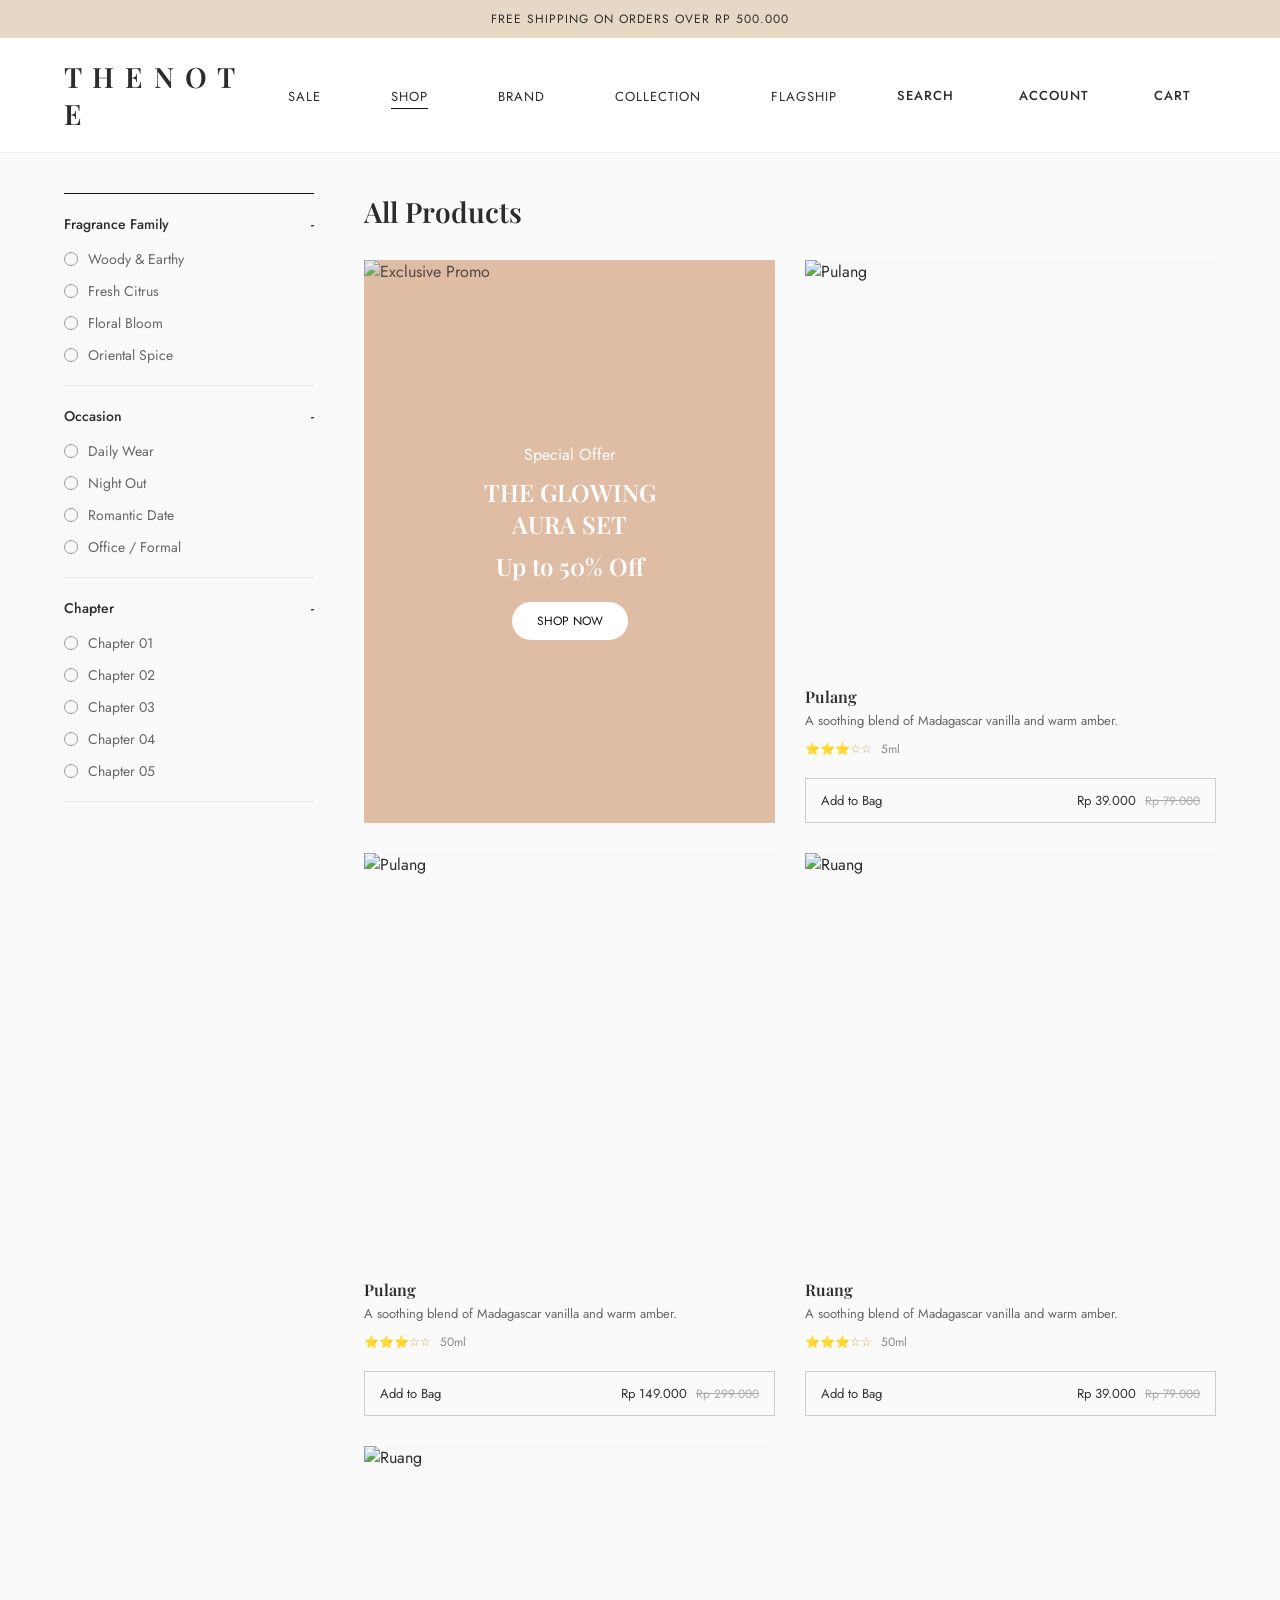
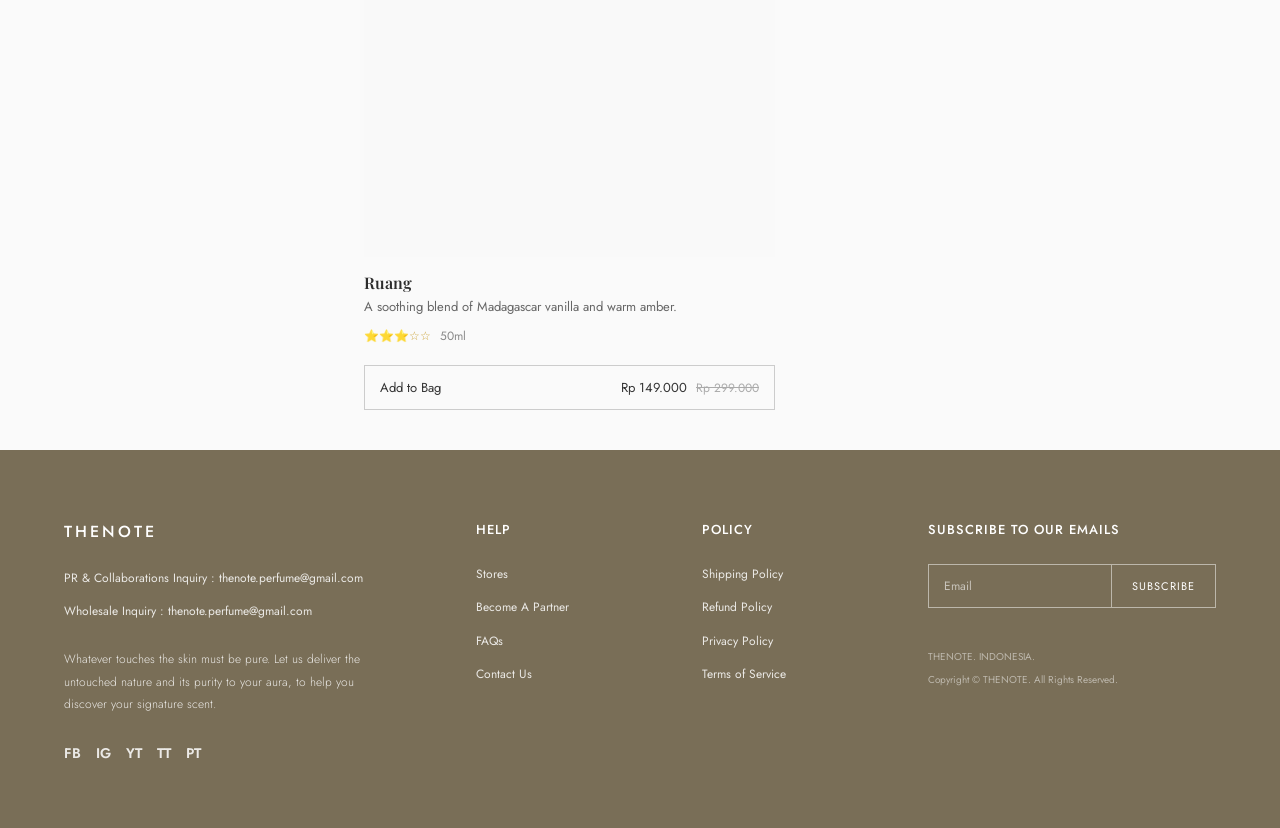
==== all-products.html @ 480a94ba "Add files via upload" ====
<!DOCTYPE html>
<html lang="id">
<head>
    <meta charset="UTF-8">
    <meta name="viewport" content="width=device-width, initial-scale=1.0">
    <title>All Products | TheNote</title>
    <link rel="stylesheet" href="style.css">
    <link href="https://fonts.googleapis.com/css2?family=Playfair+Display:wght@400;600&family=Jost:wght@300;400;500&display=swap" rel="stylesheet">
</head>
<body>
    <div class="top-banner">Free Shipping on Orders Over Rp 500.000</div>

    <nav class="navbar">
        <div class="logo">
            <a href="index.html">
                <h1>T H E N O T E</h1>
            </a>
        </div>
        
        <ul class="nav-links">
            <li><a href="sale.html">SALE</a></li>
            
            <li class="has-mega-menu">
                <a href="#" class="active-link" id="shop-menu-btn">SHOP</a>
                
                <div class="mega-menu">
                    <div class="mega-menu-inner">
                        
                        <div class="menu-column">
                            <h4>Featured</h4>
                            <a href="all-products.html">All</a>
                            <a href="#">Best Sellers</a>
                            <a href="#">Save with sets</a>
                            <a href="#">Mini & Travel Sizes</a>
                        </div>

                        <div class="menu-column">
                            <h4>Chapter</h4>
                            <a href="chapter1.html">Chapter 01</a>
                            <a href="chapter2.html">Chapter 02</a>
                            <a href="chapter3.html">Chapter 03</a>
                            <a href="chapter4.html">Chapter 04</a>
                            <a href="chapter5.html">Chapter 05</a>
                        </div>

                        <div class="menu-column">
                            <h4>Fragrance Family</h4>
                            <a href="#">Woody & Earthy</a>
                            <a href="#">Fresh Citrus</a>
                            <a href="#">Floral Bloom</a>
                            <a href="#">Oriental Spice</a>
                            <a href="#">Oceanic Breeze</a>
                        </div>

                        <div class="menu-image">
                            <img src="images\parfum11.jpeg" alt="Midnight Bloom Perfume">
                            <p>Midnight Bloom Chapter 01</p>
                        </div>

                    </div>
                </div>
            </li>
            
           
            <li class="has-mega-menu">
                <a href="brand.html" id="brand-menu-btn">BRAND</a>
                <div class="mega-menu">
                    <div class="mega-menu-inner" style="justify-content: flex-start; max-width: 1000px; padding: 30px 5%;">
                        <div class="menu-column" style="gap: 15px;">
                            <a href="brand.html" style="font-size: 15px;">About TheNote</a>
                            <a href="brand.html#ingredients" style="font-size: 15px;">Our Ingredients</a>
                        </div>
                    </div>
                </div>
            </li>
            <li class="has-mega-menu">
                <a href="collection.html" id="collection-menu-btn">COLLECTION</a>
            </li>
            
            <li><a href="flagship.html">FLAGSHIP</a></li>
        </ul>

        <div class="nav-icons">
            <a href="#">Search</a>
                <div class="search-overlay" id="search-overlay">
            <span class="close-search" id="close-search">&times;</span>
            <div class="search-content">
            <h2>Temukan Aroma Anda</h2>
            <input type="text" id="search-input" placeholder=" ">
            <button id="search-submit">CARI AROMA</button>
            </div>
        </div>
        
            <a href="#">Account</a>
            <a href="#">Cart</a>
        </div>
    </nav>

    <div class="nav-overlay"></div>

    <main class="shop-page">
        <aside class="shop-sidebar">
            <div class="filter-group">
                <div class="filter-header">
                    Fragrance Family <span class="toggle-icon">-</span>
                </div>
                <div class="filter-options">
                    <label><input type="radio" name="family"> Woody & Earthy</label>
                    <label><input type="radio" name="family"> Fresh Citrus</label>
                    <label><input type="radio" name="family"> Floral Bloom</label>
                    <label><input type="radio" name="family"> Oriental Spice</label>
                </div>
            </div>

            <div class="filter-group">
                <div class="filter-header">
                    Occasion <span class="toggle-icon">-</span>
                </div>
                <div class="filter-options">
                    <label><input type="radio" name="occasion"> Daily Wear</label>
                    <label><input type="radio" name="occasion"> Night Out</label>
                    <label><input type="radio" name="occasion"> Romantic Date</label>
                    <label><input type="radio" name="occasion"> Office / Formal</label>
                </div>
            </div>

            <div class="filter-group">
                <div class="filter-header">
                    Chapter <span class="toggle-icon">-</span>
                </div>
                <div class="filter-options">
                    <label><input type="radio" name="type"> Chapter 01</label>
                    <label><input type="radio" name="type"> Chapter 02</label>
                    <label><input type="radio" name="type"> Chapter 03</label>
                    <label><input type="radio" name="type"> Chapter 04</label>
                    <label><input type="radio" name="type"> Chapter 05</label>
                </div>
            </div>
        </aside>

        <section class="shop-content">
            <h2 class="page-title">All Products</h2>
            
            <div class="products-grid">
                
                <div class="product-card promo-banner">
                    <img src="images\parfum1.jpeg" alt="Exclusive Promo">
                    <div class="promo-text-overlay">
                        <p>Special Offer</p>
                        <h3>THE GLOWING<br>AURA SET</h3>
                        <h2>Up to 50% Off</h2>
                        <a href="#" class="btn-promo">SHOP NOW</a>
                    </div>
                </div>

                <div class="product-card">
                    <div class="card-image">
                        <img src="images\parfum2.jpeg" alt="Pulang">
                    </div>
                    <div class="card-details">
                        <h3 class="item-name">Pulang</h3>
                        <p class="item-desc">A soothing blend of Madagascar vanilla and warm amber.</p>
                        <div class="item-rating">⭐⭐⭐☆☆ <span>5ml</span></div>
                        
                        <button class="add-to-bag-btn">
                            <span class="btn-text">Add to Bag</span>
                            <span class="btn-price">Rp 39.000 <del>Rp 79.000</del></span>
                        </button>
                    </div>
                </div>

                <div class="product-card">
                    <div class="card-image">
                        <img src="images\parfum7.jpeg" alt="Pulang">
                    </div>
                    <div class="card-details">
                        <h3 class="item-name">Pulang</h3>
                        <p class="item-desc">A soothing blend of Madagascar vanilla and warm amber.</p>
                        <div class="item-rating">⭐⭐⭐☆☆ <span>50ml</span></div>
                        
                        <button class="add-to-bag-btn">
                            <span class="btn-text">Add to Bag</span>
                            <span class="btn-price">Rp 149.000 <del>Rp 299.000</del></span>
                        </button>
                    </div>
                 </div>

                 <div class="product-card">
                    <div class="card-image">
                        <img src="images\ruang4.jpeg" alt="Ruang">
                    </div>
                    <div class="card-details">
                        <h3 class="item-name">Ruang</h3>
                        <p class="item-desc">A soothing blend of Madagascar vanilla and warm amber.</p>
                        <div class="item-rating">⭐⭐⭐☆☆ <span>50ml</span></div>
                        
                        <button class="add-to-bag-btn">
                            <span class="btn-text">Add to Bag</span>
                            <span class="btn-price">Rp 39.000 <del>Rp 79.000</del></span>
                        </button>
                    </div>
                </div>

                <div class="product-card">
                    <div class="card-image">
                        <img src="images\Ruang1.jpeg" alt="Ruang">
                    </div>
                    <div class="card-details">
                        <h3 class="item-name">Ruang</h3>
                        <p class="item-desc">A soothing blend of Madagascar vanilla and warm amber.</p>
                        <div class="item-rating">⭐⭐⭐☆☆ <span>50ml</span></div>
                        
                        <button class="add-to-bag-btn">
                            <span class="btn-text">Add to Bag</span>
                            <span class="btn-price">Rp 149.000 <del>Rp 299.000</del></span>
                        </button>
                    </div>
                </div>

            </div>
        </section>
    </main>

    <footer class="site-footer">
        <div class="footer-container">
            <div class="footer-col brand-info">
                <h3>THENOTE</h3>
                
                <p>PR & Collaborations Inquiry : thenote.perfume@gmail.com</p>
                <p>Wholesale Inquiry :   thenote.perfume@gmail.com</p>
                <p class="footer-philosophy">Whatever touches the skin must be pure. Let us deliver the untouched nature and its purity to your aura, to help you discover your signature scent.</p>
                
                <div class="social-icons">
                    <a href="#">Fb</a>
                    <a href="#">Ig</a>
                    <a href="#">Yt</a>
                    <a href="#">Tt</a>
                    <a href="#">Pt</a>
                </div>
            </div>

            <div class="footer-col links-col">
                <h4>HELP</h4>
                <a href="#">Stores</a>
                <a href="#">Become A Partner</a>
                <a href="#">FAQs</a>
                <a href="#">Contact Us</a>
            </div>

            <div class="footer-col links-col">
                <h4>POLICY</h4>
                <a href="#">Shipping Policy</a>
                <a href="#">Refund Policy</a>
                <a href="#">Privacy Policy</a>
                <a href="#">Terms of Service</a>
            </div>

            <div class="footer-col subscribe-col">
                <h4>Subscribe to our emails</h4>
                <form id="subscribe-form" class="subscribe-form">
                    <input type="email" placeholder="Email" required>
                    <button type="submit">SUBSCRIBE</button>
                </form>
                <div class="copyright">
                    <p>THENOTE. INDONESIA.</p>
                    <p>Copyright © THENOTE. All Rights Reserved.</p>
                </div>
            </div>
        </div>
    </footer>

    <script src="script.js"></script>

</body>
</html>
---- style.css ----
/* Reset & Base Styles */
* {
    margin: 0;
    padding: 0;
    box-sizing: border-box;
}

body {
    font-family: 'Jost', sans-serif;
    color: #2c2c2c;
    background-color: #FAFAFA;
}

h1, h2, h3, .logo {
    font-family: 'Playfair Display', serif;
    font-weight: 600;
}

/* MENGHILANGKAN GARIS BAWAH SECARA DEFAULT */
a {
    text-decoration: none; 
    color: inherit;
    transition: color 0.3s;
}

/* Memunculkan garis bawah hanya pada area tertentu saat di-hover, atau ubah warna */
a:hover {
    color: #888;
}

/* Top Banner */
.top-banner {
    background-color: #e5d9c5;
    text-align: center;
    padding: 10px;
    font-size: 12px;
    letter-spacing: 1px;
    text-transform: uppercase;
}

/* Navbar */
.navbar {
    display: flex;
    justify-content: space-between;
    align-items: center;
    padding: 20px 5%;
    background-color: #ffffff;
    position: sticky;
    top: 0;
    z-index: 1001;
    border-bottom: 1px solid #f0f0f0;
}

.nav-links a, .nav-icons a {
    margin: 0 15px;
    font-size: 13px;
    text-transform: uppercase;
    letter-spacing: 1px;
    color: #2c2c2c;
    cursor: pointer;
    pointer-events: auto;
}

.nav-icons a {
    opacity: 1;
    font-weight: 500;
    position: relative;
    z-index: 1100;
    display: inline-block;
    padding: 5px 10px;
}

.nav-icons {
    position: relative;
    z-index: 1100;
    display: flex;
    gap: 15px;
}

.nav-icons a:hover {
    color: #000;
}

.logo h1 {
    font-size: 28px;
    letter-spacing: 2px;
}

/* Hero Section */
.hero {
    position: relative;
    width: 100%;
    height: auto; 
    overflow: hidden;
    text-align: center;
    color: #fff;
}

.hero-bg {
    width: 100%;
    height: auto;
    display: block;
}

.hero-content {
    position: absolute;
    top: 50%;
    left: 50%;
    transform: translate(-50%, -50%);
    max-width: 600px;
    padding: 20px;
    z-index: 10;
    width: 100%;
}

.hero-content h2 {
    font-size: 52px;
    margin-bottom: 15px;
    letter-spacing: 1px;
    text-shadow: 2px 2px 8px rgba(0,0,0,0.5); 
}

.hero-content p {
    font-size: 18px;
    margin-bottom: 35px;
    font-weight: 300;
    text-shadow: 1px 1px 5px rgba(0,0,0,0.5);
}

/* Buttons */
.btn {
    padding: 14px 35px;
    background-color: #fff;
    color: #111;
    text-transform: uppercase;
    letter-spacing: 1.5px;
    font-size: 13px;
    transition: background-color 0.4s, color 0.4s;
}

.btn:hover {
    background-color: #111;
    color: #fff;
}

.btn-outline {
    padding: 14px 35px;
    border: 1px solid #111;
    color: #111;
    text-transform: uppercase;
    letter-spacing: 1.5px;
    font-size: 13px;
    transition: 0.4s;
    display: inline-block;
}

.btn-outline:hover {
    background-color: #111;
    color: #fff;
}

/* Bestsellers */
.bestsellers {
    padding: 80px 5%;
    text-align: center;
    background-color: #fff;
}

.section-title {
    font-size: 32px;
    margin-bottom: 60px;
    letter-spacing: 1px;
}

.product-grid {
    display: grid;
    grid-template-columns: repeat(auto-fit, minmax(240px, 1fr));
    gap: 40px;
}

.product-card {
    text-align: left;
    cursor: pointer;
}

.img-container {
    width: 100%;
    aspect-ratio: 1/1;
    background-color: #f9f9f9;
    margin-bottom: 20px;
    overflow: hidden;
}

.img-container img {
    width: 100%;
    height: 100%;
    object-fit: cover;
    transition: transform 0.6s ease;
}

.img-container:hover img {
    transform: scale(1.06);
}

.product-name {
    font-size: 16px;
    margin-bottom: 8px;
    font-weight: 500;
}

.product-price {
    font-size: 15px;
    color: #777;
}

/* Brand Story */
.brand-story {
    display: flex;
    align-items: center;
    background-color: #fafafa;
}

.story-img {
    flex: 1;
    height: 650px;
    background-color: #ddd;
}

.story-img img {
    width: 100%;
    height: 100%;
    object-fit: cover;
}

.story-text {
    flex: 1;
    padding: 8% 10%;
}

.story-text h2 {
    font-size: 40px;
    margin-bottom: 25px;
}

.story-text p {
    font-size: 16px;
    line-height: 1.8;
    margin-bottom: 40px;
    color: #555;
}

/* --- MASTER FOOTER (SKIN1004 STYLE) --- */
.site-footer {
    background-color: #796e57;
    color: #fff;
    padding: 70px 5% 50px;
    font-family: 'Jost', sans-serif;
    border-top: none;
}

.footer-container {
    display: grid;
    grid-template-columns: 2fr 1fr 1fr 1.5fr; 
    gap: 40px;
    max-width: 1400px;
    margin: 0 auto;
}

.footer-col h3 {
    font-family: 'Jost', sans-serif;
    font-size: 16px;
    letter-spacing: 3px;
    margin-bottom: 25px;
    font-weight: 500;
}

.footer-col h4 {
    font-size: 13px;
    letter-spacing: 1px;
    margin-bottom: 25px;
    font-weight: 500;
    text-transform: uppercase;
}

.footer-col p, .footer-col a {
    font-size: 12px;
    color: rgba(255, 255, 255, 0.85);
    line-height: 1.8;
    text-decoration: none; /* Mencegah garis bawah default */
    display: block;
    margin-bottom: 12px;
    transition: color 0.3s ease;
}

.footer-col a:hover {
    color: #fff;
    text-decoration: underline; /* Muncul saat di-hover */
    text-underline-offset: 4px;
}

.brand-info .footer-philosophy {
    margin-top: 25px;
    margin-bottom: 25px;
    max-width: 90%;
    font-weight: 300;
    line-height: 1.9;
}

.social-icons {
    display: flex;
    gap: 15px;
    margin-top: 25px;
}

.social-icons a {
    font-weight: 600;
    font-size: 14px;
    text-transform: uppercase;
}

/* Form Subscribe */
.subscribe-form {
    display: flex;
    border: 1px solid rgba(255, 255, 255, 0.5);
    margin-bottom: 30px;
    transition: border-color 0.3s ease;
}

.subscribe-form:hover, .subscribe-form:focus-within {
    border-color: #fff;
}

.subscribe-form input {
    flex: 1;
    background: transparent;
    border: none;
    color: #fff;
    padding: 12px 15px;
    font-family: inherit;
    font-size: 12px;
    outline: none;
}

.subscribe-form input::placeholder {
    color: rgba(255, 255, 255, 0.6);
}

.subscribe-form button {
    background: transparent;
    color: #fff;
    border: none;
    border-left: 1px solid rgba(255, 255, 255, 0.5);
    padding: 0 20px;
    cursor: pointer;
    font-family: inherit;
    font-size: 11px;
    letter-spacing: 1px;
    text-transform: uppercase;
    transition: background 0.3s ease;
}

.subscribe-form button:hover {
    background: rgba(255, 255, 255, 0.1);
}

.copyright {
    margin-top: 40px;
}

.copyright p {
    font-size: 10px;
    margin-bottom: 5px;
    opacity: 0.6;
}

/* Responsif Footer */
@media (max-width: 1000px) {
    .footer-container {
        grid-template-columns: 1fr 1fr;
    }
}

@media (max-width: 600px) {
    .footer-container {
        grid-template-columns: 1fr;
    }
    .brand-info .footer-philosophy {
        max-width: 100%;
    }
}

/* Penyesuaian Navigasi */
.nav-links {
    list-style: none;
    display: flex;
    align-items: center;
    margin: 0;
    padding: 0;
}

.nav-links li {
    padding: 0 20px;
}

.nav-links a.active-link {
    border-bottom: 1px solid #111;
    padding-bottom: 2px;
}

/* --- MEGA MENU STYLES --- */
.has-mega-menu {
    position: static;
}

.mega-menu {
    position: absolute;
    top: 100%; 
    left: 0;
    width: 100%;
    background-color: #ffffff;
    border-top: 1px solid #eaeaea;
    border-bottom: 1px solid #eaeaea;
    box-shadow: 0 10px 20px rgba(0,0,0,0.05);
    z-index: 1002;
    opacity: 0;
    visibility: hidden;
    transform: translateY(10px);
    transition: all 0.3s ease;
}

.mega-menu.show {
    opacity: 1;
    visibility: visible;
    transform: translateY(0);
}

.mega-menu-inner {
    display: flex;
    justify-content: center;
    gap: 80px;
    padding: 50px 5%;
    max-width: 1200px;
    margin: 0 auto;
}

.menu-column {
    display: flex;
    flex-direction: column;
}

.menu-column h4 {
    font-family: 'Jost', sans-serif;
    font-size: 15px;
    font-weight: 500;
    text-transform: capitalize;
    margin-bottom: 20px;
    border-bottom: 1px solid #111;
    padding-bottom: 5px;
    display: inline-block;
    align-self: flex-start;
}

.menu-column a {
    font-size: 14px;
    color: #666;
    margin-bottom: 15px;
    transition: color 0.3s;
    text-transform: capitalize;
    letter-spacing: 0.5px;
}

.menu-column a:hover {
    color: #111;
    font-weight: 500;
}

.menu-image {
    display: flex;
    flex-direction: column;
    align-items: center;
    max-width: 250px;
}

.menu-image img {
    width: 100%;
    height: auto;
    aspect-ratio: 1/1;
    object-fit: cover;
    margin-bottom: 15px;
}

.menu-image p {
    font-size: 14px;
    font-weight: 500;
    text-align: center;
}

/* --- OVERLAY GELAP --- */
.nav-overlay {
    position: fixed;
    top: 0;
    left: 0;
    width: 100%;
    height: 100vh;
    background-color: rgba(0, 0, 0, 0.4);
    z-index: 999;
    opacity: 0;
    visibility: hidden;
    transition: all 0.3s ease;
    pointer-events: none;
}
.nav-overlay.show {
    opacity: 1;
    visibility: visible;
    pointer-events: auto;
}

/* --- LAYOUT HALAMAN SHOP --- */
.shop-page {
    display: flex;
    max-width: 1400px;
    margin: 0 auto;
    padding: 40px 5%;
    gap: 50px;
}

.shop-sidebar {
    width: 250px;
    flex-shrink: 0;
}

.filter-group {
    border-bottom: 1px solid #eaeaea;
    padding: 20px 0;
}

.filter-group:first-child {
    border-top: 1px solid #111;
}

.filter-header {
    display: flex;
    justify-content: space-between;
    font-size: 14px;
    font-weight: 500;
    cursor: pointer;
    margin-bottom: 15px;
}

.filter-options {
    display: flex;
    flex-direction: column;
    gap: 12px;
    max-height: 500px;
    overflow: hidden;
    transition: max-height 0.3s ease;
}

.filter-options.collapsed {
    max-height: 0;
}

.filter-options label {
    font-size: 14px;
    color: #666;
    cursor: pointer;
    display: flex;
    align-items: center;
    gap: 10px;
}

.filter-options input[type="radio"] {
    appearance: none;
    width: 14px;
    height: 14px;
    border: 1px solid #999;
    border-radius: 50%;
    outline: none;
    cursor: pointer;
}

.filter-options input[type="radio"]:checked {
    border: 4px solid #111;
}

.shop-content {
    flex-grow: 1;
}

.page-title {
    font-size: 28px;
    margin-bottom: 30px;
    font-weight: 600;
}

.products-grid {
    display: grid;
    grid-template-columns: repeat(auto-fill, minmax(280px, 1fr));
    gap: 30px;
}

/* --- KARTU PRODUK --- */
.product-card {
    position: relative;
    display: flex;
    flex-direction: column;
}

.card-image {
    background-color: #f9f9f9;
    aspect-ratio: 1/1;
    overflow: hidden;
    margin-bottom: 15px;
}

.card-image img {
    width: 100%;
    height: 100%;
    object-fit: cover;
}

.card-badge {
    position: absolute;
    top: 10px;
    left: 10px;
    background-color: #555;
    color: white;
    font-size: 11px;
    padding: 4px 8px;
    z-index: 10;
}

.new-badge {
    display: inline-block;
    background-color: #a88b5c;
    color: white;
    font-size: 10px;
    padding: 2px 6px;
    margin-bottom: 5px;
    letter-spacing: 1px;
}

.item-name {
    font-size: 16px;
    font-weight: 600;
    margin-bottom: 5px;
}

.item-desc {
    font-size: 13px;
    color: #666;
    margin-bottom: 10px;
    line-height: 1.4;
}

.item-rating {
    font-size: 12px;
    color: #cca43b;
    margin-bottom: 20px;
}

.item-rating span {
    color: #888;
    margin-left: 5px;
}

.add-to-bag-btn {
    margin-top: auto;
    display: flex;
    justify-content: space-between;
    align-items: center;
    width: 100%;
    padding: 12px 15px;
    background-color: transparent;
    border: 1px solid #ccc;
    cursor: pointer;
    font-family: inherit;
    transition: all 0.3s ease;
}

.add-to-bag-btn:hover {
    border-color: #111;
    background-color: #fafafa;
}

.btn-text, .btn-price {
    font-size: 13px;
    color: #333;
}

.btn-price del {
    color: #aaa;
    margin-left: 5px;
    font-size: 12px;
}

/* --- BANNER PROMO --- */
.promo-banner {
    background-color: #dfbca4;
}

.promo-banner img {
    width: 100%;
    height: 100%;
    object-fit: cover;
    opacity: 0.8;
}

.promo-text-overlay {
    position: absolute;
    top: 0; left: 0;
    width: 100%; height: 100%;
    display: flex;
    flex-direction: column;
    justify-content: center;
    align-items: center;
    text-align: center;
    color: white;
    padding: 20px;
}

.promo-text-overlay h3 {
    font-family: 'Playfair Display', serif;
    font-size: 24px;
    margin: 10px 0;
}

.btn-promo {
    margin-top: 20px;
    padding: 10px 25px;
    background-color: white;
    color: #111;
    font-size: 12px;
    border-radius: 20px;
}

@media (max-width: 900px) {
    .shop-page { flex-direction: column; }
    .shop-sidebar { width: 100%; }
}

/* --- TAMBAHAN JS --- */
.navbar {
    transition: box-shadow 0.3s ease, background-color 0.3s ease;
}

.nav-scrolled {
    box-shadow: 0 4px 20px rgba(0, 0, 0, 0.06);
    background-color: rgba(255, 255, 255, 0.98);
}

.fade-in {
    opacity: 0;
    transform: translateY(40px);
    transition: opacity 0.8s ease-out, transform 0.8s ease-out;
}

.fade-in.appear {
    opacity: 1;
    transform: translateY(0);
}

/* --- SALE PAGE STYLES --- */
.sale-hero {
    position: relative;
    width: 100%;
    height: auto;
    display: flex;
    align-items: center;
    justify-content: flex-start;
    padding: 60px 8%;
    color: #fff;
    overflow: hidden;
}

.sale-hero-bg {
    position: absolute;
    top: 0; left: 0;
    width: 100%; height: 100%;
    object-fit: cover;
    z-index: 1;
}

.sale-hero-content {
    position: relative;
    z-index: 2;
    text-align: left;
}

.sale-date {
    letter-spacing: 3px;
    font-size: 14px;
    margin-bottom: 10px;
    font-weight: 400;
}

.sale-hero h2 {
    font-size: 56px;
    line-height: 1.1;
    margin-bottom: 15px;
    font-family: 'Playfair Display', serif;
}

.discount-text {
    font-family: 'Playfair Display', serif;
    font-style: italic;
    font-size: 38px;
    margin-bottom: 20px;
}

.discount-text span {
    font-size: 80px;
    font-style: normal;
    font-weight: 600;
}

.sale-subtext {
    font-size: 13px;
    letter-spacing: 2px;
    line-height: 1.6;
    text-transform: uppercase;
}

.promo-info-bar {
    background-color: #a87e6a;
    color: white;
    display: flex;
    justify-content: space-around;
    padding: 20px 5%;
    text-align: center;
}

.info-item p {
    font-size: 14px;
    letter-spacing: 1px;
}

.info-item span {
    font-size: 11px;
    opacity: 0.8;
}

.border-left {
    border-left: 1px dashed rgba(255, 255, 255, 0.5);
    padding-left: 50px;
}

/* --- BRAND PAGE STYLES --- */
.brand-hero {
    position: relative;
    width: 100%;
    height: 50vh;
    overflow: hidden;
    display: flex;
    align-items: center;
    justify-content: center;
}

.brand-hero-bg {
    position: absolute;
    top: 0; left: 0;
    width: 100%; height: 100%;
    object-fit: cover;
    filter: brightness(0.7);
    z-index: 1;
}

.brand-hero-text {
    position: relative;
    z-index: 2;
    color: white;
    text-align: center;
}

.brand-hero-text h2 {
    font-size: 48px;
    letter-spacing: 2px;
}

.about-section {
    display: flex;
    align-items: center;
    max-width: 1200px;
    margin: 0 auto;
    padding: 100px 5%;
    gap: 60px;
}

.about-content { flex: 1; }

.subtitle {
    font-family: 'Jost', sans-serif;
    font-size: 13px;
    letter-spacing: 2px;
    color: #888;
    margin-bottom: 20px;
}

.about-content h2 {
    font-size: 38px;
    margin-bottom: 30px;
    line-height: 1.2;
}

.about-content p {
    font-size: 16px;
    color: #555;
    line-height: 1.8;
    margin-bottom: 20px;
}

.about-image { flex: 1; }

.about-image img {
    width: 100%;
    height: auto;
    box-shadow: 0 20px 40px rgba(0,0,0,0.08);
}

.ingredients-section {
    background-color: #f7f5f0;
    padding: 100px 5%;
    text-align: center;
}

.ingredients-header {
    max-width: 700px;
    margin: 0 auto 60px;
}

.ingredients-header h2 {
    font-size: 36px;
    margin-bottom: 20px;
}

.ingredients-header p {
    color: #666;
    line-height: 1.7;
}

.ingredients-grid {
    display: grid;
    grid-template-columns: repeat(auto-fit, minmax(300px, 1fr));
    gap: 40px;
    max-width: 1200px;
    margin: 0 auto;
}

.ingredient-card { text-align: left; }

.ing-img {
    width: 100%;
    aspect-ratio: 4/5;
    overflow: hidden;
    margin-bottom: 20px;
}

.ing-img img {
    width: 100%;
    height: 100%;
    object-fit: cover;
    transition: transform 0.8s ease;
}

.ingredient-card:hover .ing-img img {
    transform: scale(1.05);
}

.ingredient-card h4 {
    font-family: 'Playfair Display', serif;
    font-size: 22px;
    margin-bottom: 10px;
}

.ingredient-card p {
    font-size: 14px;
    color: #666;
    line-height: 1.6;
}

@media (max-width: 768px) {
    .about-section {
        flex-direction: column;
        padding: 60px 5%;
    }
}

html { scroll-behavior: smooth; }

/* KUSTOMISASI DROPDOWN BRAND */
.brand-dropdown {
    justify-content: flex-start !important;
    padding-left: 25% !important;
    padding-top: 40px !important;
    padding-bottom: 40px !important;
}

.brand-dropdown .menu-column a {
    font-size: 15px;
    font-weight: 300;
    color: #555;
    text-transform: none;
    margin-bottom: 18px;
    letter-spacing: 1px;
}

.brand-dropdown .menu-column a:hover {
    color: #000;
    text-decoration: underline; /* GARIS BAWAH SAAT HOVER DI MENU BRAND */
    text-underline-offset: 4px;
}

/* --- EDITORIAL BRAND PAGE --- */
.editorial-brand {
    background-color: #FAFAFA;
    width: 100%;
}

.brand-full-image {
    width: 100%;
    height: 85vh;
    overflow: hidden;
}

.brand-full-image img {
    width: 100%;
    height: 100%;
    object-fit: cover;
}

.brand-statement {
    padding: 120px 10%;
    text-align: center;
    background-color: #fff;
}

.brand-statement h2 {
    font-family: 'Playfair Display', serif;
    font-style: italic;
    font-size: 40px;
    color: #222;
    margin-bottom: 30px;
    font-weight: 400;
}

.brand-statement p {
    font-family: 'Jost', sans-serif;
    font-size: 16px;
    color: #666;
    max-width: 700px;
    margin: 0 auto;
    line-height: 1.8;
}

.brand-origin {
    display: flex;
    align-items: center;
    background-color: #FAFAFA;
    padding: 100px 5% 100px 10%;
    gap: 80px;
}

.origin-text {
    flex: 1;
    max-width: 500px;
}

.jost-title {
    font-family: 'Jost', sans-serif;
    letter-spacing: 3px;
    font-size: 13px;
    color: #999;
    margin-bottom: 20px;
    text-transform: uppercase;
}

.playfair-title {
    font-family: 'Playfair Display', serif;
    font-size: 42px;
    color: #111;
    margin-bottom: 30px;
    line-height: 1.2;
}

.origin-text p {
    font-family: 'Jost', sans-serif;
    font-size: 15px;
    color: #555;
    line-height: 1.9;
}

.origin-image { flex: 1.5; }

.origin-image img {
    width: 100%;
    height: auto;
    box-shadow: -20px 20px 0px rgba(0,0,0,0.03);
}

.brand-process {
    padding: 120px 5%;
    background-color: #fff;
    text-align: center;
}

.process-heading {
    font-family: 'Playfair Display', serif;
    font-size: 38px;
    margin-bottom: 80px;
}

.process-grid {
    display: grid;
    grid-template-columns: repeat(3, 1fr);
    gap: 50px;
    max-width: 1200px;
    margin: 0 auto;
}

.process-step { text-align: left; }

.process-step img {
    width: 100%;
    aspect-ratio: 1/1;
    object-fit: cover;
    margin-bottom: 30px;
}

.process-step h4 {
    font-family: 'Playfair Display', serif;
    font-size: 22px;
    margin-bottom: 15px;
}

.process-step p {
    font-family: 'Jost', sans-serif;
    font-size: 15px;
    color: #666;
    line-height: 1.7;
}

@media (max-width: 900px) {
    .brand-origin {
        flex-direction: column;
        padding: 60px 5%;
    }
    .process-grid { grid-template-columns: 1fr; }
}

/* --- COLLECTION DROPDOWN --- */
.collection-dropdown {
    justify-content: center !important;
    gap: 60px !important;
    padding-top: 40px !important;
    padding-bottom: 40px !important;
}

.collection-item {
    display: flex;
    flex-direction: column;
    align-items: center;
    text-align: center;
    width: 250px;
    cursor: pointer;
}

.collection-item img {
    width: 100%;
    aspect-ratio: 1/1;
    object-fit: cover;
    margin-bottom: 20px;
    background-color: #f5f5f5;
    transition: transform 0.4s ease;
}

.collection-item:hover img {
    transform: scale(1.05);
}

.collection-item p {
    font-family: 'Jost', sans-serif;
    font-size: 13px;
    letter-spacing: 2px;
    text-transform: uppercase;
    color: #111;
    line-height: 1.5;
    font-weight: 500;
}

@media (max-width: 900px) {
    .col-series, .col-series:nth-child(even) {
        flex-direction: column !important;
    }
    .col-series > div {
        width: 100% !important;
    }
}

/* --- SPLIT SCREEN STYLES --- */
.collection-hero {
    width: 100%;
    height: 70vh;
}

.col-hero-bg {
    width: 100%;
    height: 100%;
    object-fit: cover;
}

.collection-intro {
    padding: 120px 5%;
    text-align: center;
    background-color: #fafafa;
}

.collection-intro h2 {
    font-family: 'Jost', sans-serif;
    font-weight: 300;
    font-size: 28px;
    letter-spacing: 4px;
    color: #333;
}

.split-screen-section {
    display: flex;
    width: 100%;
    height: 85vh;
    overflow: hidden;
}

.split-panel {
    flex: 1;
    display: flex;
    align-items: center;
    justify-content: center;
    text-align: center;
    position: relative;
    background-size: cover;
    background-position: center;
    transition: flex 0.6s cubic-bezier(0.25, 1, 0.5, 1);
}

.dark-panel {
    background-image: url('assets/img/col-series-1.jpg');
    color: white;
}

.light-panel {
    background-image: url('assets/img/col-series-2.jpg');
    color: #111;
}

.split-panel::before {
    content: '';
    position: absolute;
    top: 0; left: 0; right: 0; bottom: 0;
    background-color: rgba(0, 0, 0, 0.2);
    z-index: 1;
    transition: background-color 0.4s ease;
}

.light-panel::before {
    background-color: rgba(255, 255, 255, 0.3);
}

.split-content {
    position: relative;
    z-index: 2;
}

.brand-tag {
    font-family: 'Jost', sans-serif;
    font-size: 13px;
    letter-spacing: 5px;
    margin-bottom: 20px;
}

.split-content h2 {
    font-family: 'Playfair Display', serif;
    font-size: 42px;
    letter-spacing: 2px;
    line-height: 1.2;
    margin-bottom: 40px;
}

.discover-btn {
    font-family: 'Jost', sans-serif;
    font-size: 13px;
    text-transform: uppercase;
    letter-spacing: 2px;
    border-bottom: 1px solid currentColor;
    padding-bottom: 5px;
    opacity: 0;
    transform: translateY(20px);
    transition: all 0.4s ease;
    display: inline-block;
}

.split-panel:hover .discover-btn {
    opacity: 1;
    transform: translateY(0);
}

@media (max-width: 900px) {
    .split-screen-section {
        flex-direction: column;
        height: 120vh;
    }
}

/* --- FLAGSHIP PAGE STYLES --- */
.flagship-page {
    width: 100%;
    overflow: hidden;
}

.test-hero {
    position: relative;
    width: 100%;
    min-height: 100vh;
    display: flex;
    flex-direction: column;
    align-items: center;
    justify-content: center;
}

.test-hero-bg {
    position: absolute;
    top: 0; left: 0;
    width: 100%; height: 100%;
    object-fit: cover;
    z-index: 1;
}

.test-hero-overlay {
    position: absolute;
    top: 0; left: 0;
    width: 100%; height: 100%;
    background-color: rgba(0, 0, 0, 0.3);
    z-index: 2;
}

.test-content {
    position: relative;
    z-index: 3;
    text-align: center;
    color: rgb(255, 255, 255);
    margin-bottom: 250px;
    margin-top: 50px;
}

.test-title {
    font-family: 'Jost', sans-serif;
    font-size: 36px;
    letter-spacing: 4px;
    font-weight: 400;
    margin-bottom: 10px;
}

.test-subtitle {
    font-family: 'Playfair Display', serif;
    font-style: italic;
    font-size: 18px;
    margin-bottom: 40px;
    opacity: 0.9;
}

.test-start p {
    font-family: 'Jost', sans-serif;
    font-size: 14px;
    letter-spacing: 2px;
    margin-bottom: 15px;
    font-weight: 500;
}

.lang-grid {
    display: grid;
    grid-template-columns: 1fr 1fr;
    gap: 10px;
    max-width: 400px;
    margin: 0 auto;
}

.lang-btn {
    background-color: rgba(255, 255, 255, 0.2);
    backdrop-filter: blur(5px);
    border: 1px solid rgba(255, 255, 255, 0.5);
    color: white;
    padding: 12px 20px;
    font-family: 'Jost', sans-serif;
    font-size: 13px;
    letter-spacing: 2px;
    cursor: pointer;
    transition: all 0.3s ease;
}

.lang-btn:hover {
    background-color: rgba(160, 82, 45, 0.100);
    color: #111;
}

.full-width {
    grid-column: span 2;
}

.vibe-cards-container {
    position: absolute;
    bottom: 0;
    left: 0;
    width: 100%;
    z-index: 4;
    display: flex;
    justify-content: center;
    gap: 15px;
    padding: 0 20px;
    background: linear-gradient(to top, rgba(0,0,0,0.6) 0%, transparent 100%);
    padding-bottom: 20px;
}

.vibe-card {
    background-color: #fff;
    width: 220px;
    height: 320px;
    padding: 25px 20px 15px;
    display: flex;
    flex-direction: column;
    align-items: center;
    text-align: center;
    box-shadow: 0 10px 30px rgba(0,0,0,0.15);
    transition: transform 0.4s ease;
    cursor: pointer;
}

.vibe-card:hover {
    transform: translateY(-10px);
}

.vibe-card h3 {
    font-family: 'Playfair Display', serif;
    font-size: 18px;
    color: #333;
    line-height: 1.3;
    margin-bottom: 10px;
}

.vibe-card p {
    font-family: 'Jost', sans-serif;
    font-size: 9px;
    color: #888;
    letter-spacing: 1px;
    line-height: 1.5;
    margin-bottom: 15px;
    flex-grow: 1;
}

.vibe-card img {
    width: 120px;
    height: 160px;
    object-fit: cover;
    margin-bottom: 15px;
}

.card-brand {
    font-family: 'Jost', sans-serif;
    font-size: 10px;
    letter-spacing: 3px;
    color: #aaa;
}

@media (max-width: 1000px) {
    .vibe-cards-container {
        position: relative;
        flex-wrap: wrap;
        background: none;
        padding-bottom: 50px;
    }
    .test-content { margin-bottom: 50px; }
}

/* --- FLAGSHIP EXPERIENCE STORE --- */
.flagship-experience { background-color: #fff; }

.fs-hero {
    position: relative;
    width: 100%;
    height: 90vh;
    overflow: hidden;
}

.fs-hero-img {
    width: 100%;
    height: 100%;
    object-fit: cover;
}

.fs-hero-text {
    position: absolute;
    bottom: 10%;
    left: 8%;
    color: #fff;
    z-index: 2;
}

.fs-hero-text p {
    font-size: 14px;
    letter-spacing: 4px;
    margin-bottom: 10px;
}

.fs-hero-text h2 {
    font-size: 48px;
    font-family: 'Playfair Display', serif;
    font-weight: 400;
}

.fs-intro {
    padding: 120px 5%;
    text-align: center;
}

.fs-tagline {
    font-size: 12px;
    letter-spacing: 3px;
    text-transform: uppercase;
    color: #a87e6a;
    margin-bottom: 20px;
}

.fs-intro h2 {
    font-family: 'Playfair Display', serif;
    font-style: italic;
    font-size: 36px;
    font-weight: 400;
    max-width: 800px;
    margin: 0 auto 30px;
    line-height: 1.3;
}

.fs-desc {
    font-size: 16px;
    line-height: 1.8;
    color: #666;
    max-width: 700px;
    margin: 0 auto;
}

.fs-zone { margin-bottom: 100px; }

.fs-zone-img.full-width {
    width: 100%;
    height: 70vh;
    overflow: hidden;
}

.fs-zone-img img {
    width: 100%;
    height: 100%;
    object-fit: cover;
}

.fs-zone-info.centered {
    padding: 60px 5%;
    text-align: center;
}

.fs-zone-info h3 {
    font-size: 18px;
    letter-spacing: 3px;
    margin-bottom: 20px;
}

.fs-zone-info p {
    max-width: 600px;
    margin: 0 auto;
    font-size: 15px;
    line-height: 1.7;
    color: #555;
}

.split-view {
    display: flex;
    min-height: 80vh;
    background-color: #f9f9f9;
}

.fs-split-col { flex: 1; }

.text-col {
    display: flex;
    align-items: center;
    justify-content: center;
    padding: 80px;
}

.sticky-text { max-width: 400px; }

.text-col h3 {
    font-size: 20px;
    margin-bottom: 25px;
    letter-spacing: 2px;
}

.text-col p {
    font-size: 15px;
    line-height: 1.8;
    color: #555;
}

.img-col img {
    width: 100%;
    height: 100%;
    object-fit: cover;
}

.fs-visit {
    padding: 100px 5%;
    background-color: #fafafa;
    text-align: center;
}

.fs-visit h2 {
    font-family: 'Playfair Display', serif;
    font-size: 32px;
    margin-bottom: 50px;
}

.visit-grid {
    display: flex;
    justify-content: center;
    gap: 80px;
}

.fs-visit {
    padding: 80px 0 0 0;
    background-color: #fff;
    text-align: center;
}

.fs-visit-title {
    font-family: 'Jost', sans-serif;
    font-size: 24px;
    letter-spacing: 2px;
    color: #796e57; 
    margin-bottom: 40px;
    text-transform: uppercase;
    font-weight: 500;
}

.fs-map-container {
    display: flex;
    width: 100%;
    height: 500px; 
}

.fs-map {
    flex: 2; 
    height: 100%;
}

.fs-map iframe {
    width: 100%;
    height: 100%;
    display: block;
    filter: grayscale(20%); 
}

.fs-map-info {
    flex: 1; 
    background-color: #f7f5f0; 
    padding: 60px 50px;
    display: flex;
    flex-direction: column;
    justify-content: center;
    text-align: left;
}

.info-row {
    display: flex;
    margin-bottom: 30px;
}

.info-row h4 {
    width: 100px; 
    font-family: 'Jost', sans-serif;
    font-size: 13px;
    letter-spacing: 2px;
    color: #a3957f; 
    font-weight: 400;
    margin: 0;
}

.info-row p {
    flex: 1;
    font-family: 'Jost', sans-serif;
    font-size: 13px;
    color: #555;
    line-height: 1.8;
    margin: 0;
}

@media (max-width: 900px) {
    .fs-map-container {
        flex-direction: column;
        height: auto;
    }
    .fs-map {
        height: 400px; 
    }
    .fs-map-info {
        padding: 50px 30px;
    }
    .info-row h4 {
        width: 80px;
    }
}

/* --- SEARCH OVERLAY STYLES --- */
.search-overlay {
    position: fixed;
    top: 0; left: 0;
    width: 100%; height: 100%;
    background-color: rgba(255, 255, 255, 0.95);
    z-index: 2000; 
    display: flex;
    justify-content: center;
    align-items: center;
    opacity: 0;
    visibility: hidden;
    transition: all 0.4s ease;
    backdrop-filter: blur(5px);
}

.search-overlay.active {
    opacity: 1;
    visibility: visible;
}

.close-search {
    position: absolute;
    top: 40px; right: 50px;
    font-size: 50px;
    font-weight: 300;
    cursor: pointer;
    color: #333;
    transition: transform 0.3s ease;
}

.close-search:hover {
    transform: rotate(90deg); 
}

.search-content {
    text-align: center;
    width: 80%;
    max-width: 600px;
}

.search-content h2 {
    font-family: 'Playfair Display', serif;
    font-size: 32px;
    margin-bottom: 30px;
    color: #111;
}

.search-content input {
    width: 100%;
    padding: 15px 20px;
    font-size: 20px;
    font-family: 'Jost', sans-serif;
    border: none;
    border-bottom: 2px solid #a87e6a; 
    background: transparent;
    outline: none;
    margin-bottom: 30px;
    text-align: center;
}

.search-content input::placeholder {
    color: #999;
}

.search-content button {
    padding: 14px 40px;
    background-color: #111;
    color: #fff;
    border: none;
    font-family: 'Jost', sans-serif;
    letter-spacing: 2px;
    cursor: pointer;
    transition: 0.3s;
    font-size: 13px;
}

.search-content button:hover {
    background-color: #a87e6a;
}
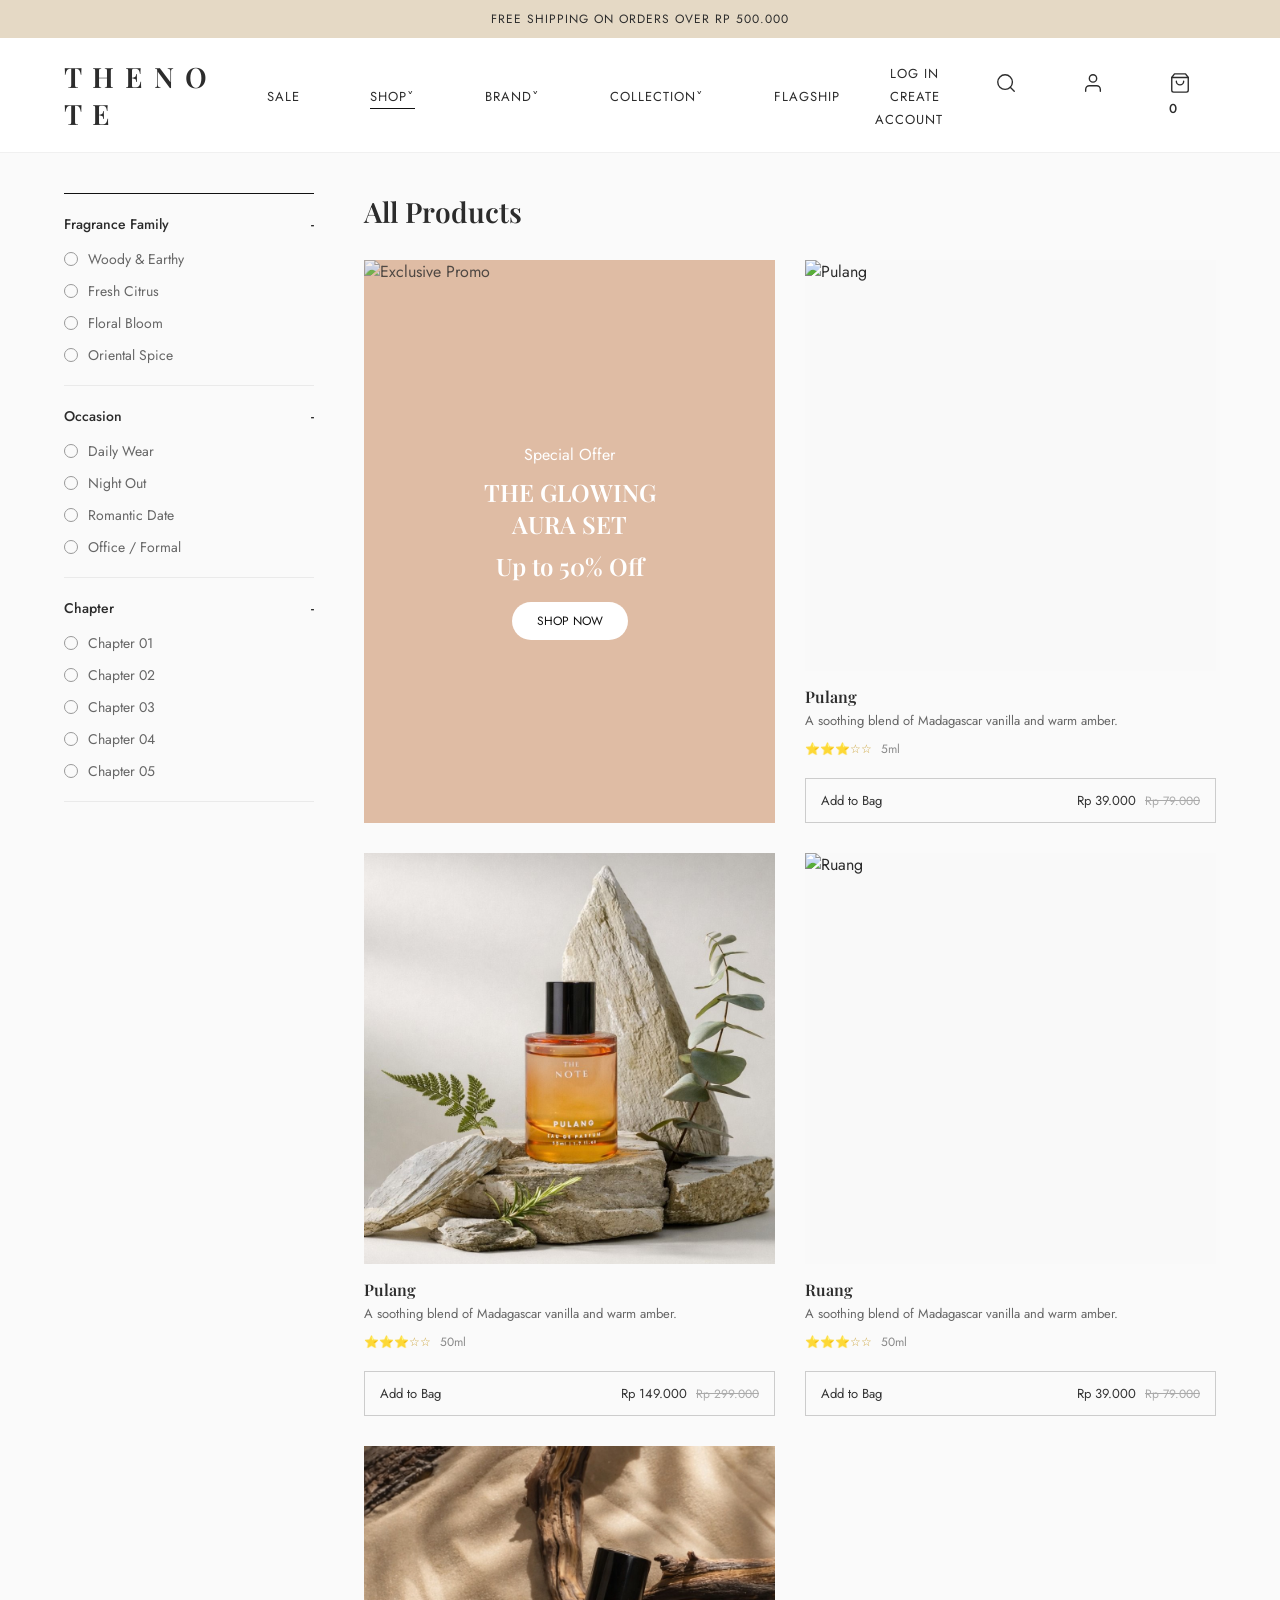
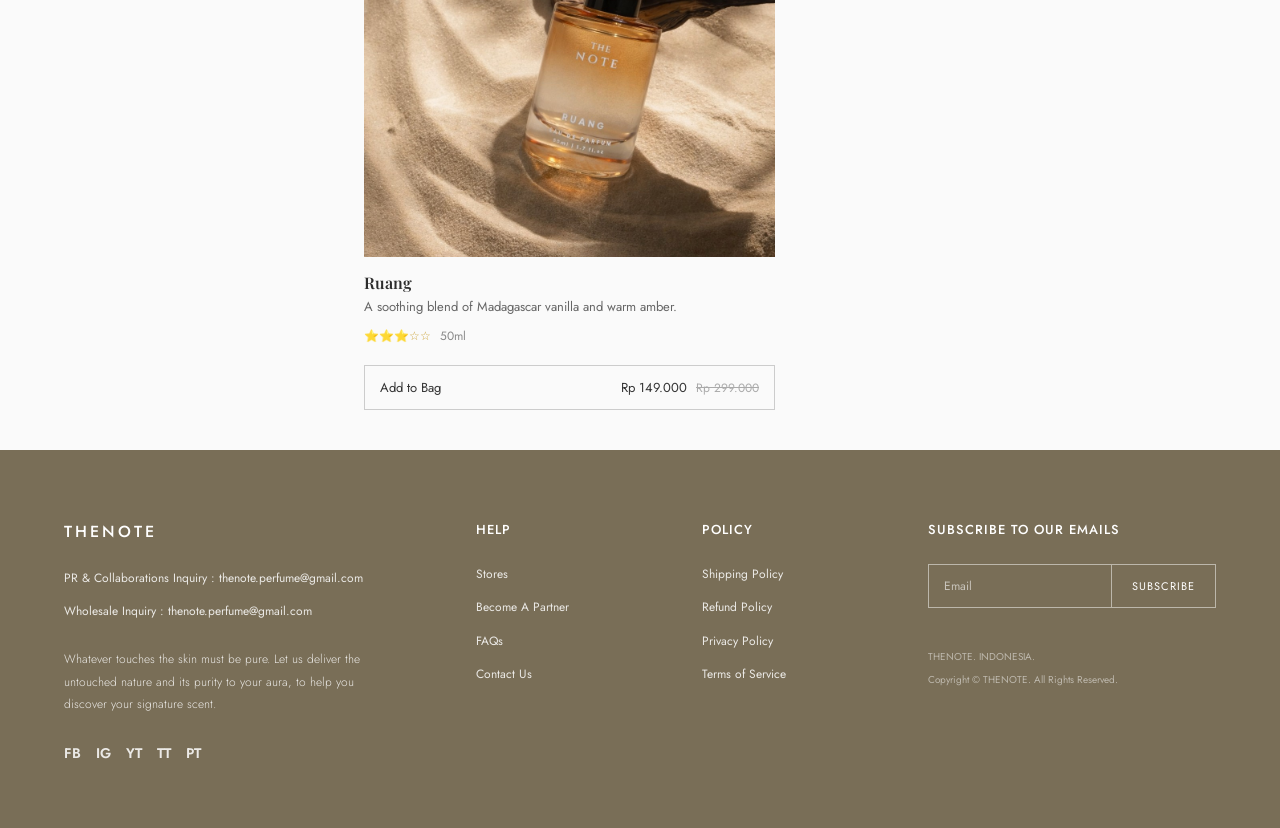
==== commit 01130174: "Update all-products.html" ====
--- a/all-products.html
+++ b/all-products.html
@@ -80,19 +80,28 @@
             <li><a href="flagship.html">FLAGSHIP</a></li>
         </ul>
 
-        <div class="nav-icons">
-            <a href="#">Search</a>
-                <div class="search-overlay" id="search-overlay">
-            <span class="close-search" id="close-search">&times;</span>
-            <div class="search-content">
-            <h2>Temukan Aroma Anda</h2>
-            <input type="text" id="search-input" placeholder=" ">
-            <button id="search-submit">CARI AROMA</button>
-            </div>
-        </div>
-        
-            <a href="#">Account</a>
-            <a href="#">Cart</a>
+       <div class="nav-icons">
+            <a href="#" id="search-btn">
+                <svg viewBox="0 0 24 24" width="22" height="22" stroke="currentColor" stroke-width="1.5" fill="none" stroke-linecap="round" stroke-linejoin="round"><circle cx="11" cy="11" r="8"></circle><line x1="21" y1="21" x2="16.65" y2="16.65"></line></svg>
+            </a>
+            
+            <div class="search-overlay" id="search-overlay">
+                <span class="close-search" id="close-search">&times;</span>
+                <div class="search-content">
+                    <h2>Temukan Aroma Anda</h2>
+                    <input type="text" id="search-input" placeholder=" ">
+                    <button id="search-submit">CARI AROMA</button>
+                </div>
+            </div>
+            
+            <a href="#" class="account-btn">
+                <svg viewBox="0 0 24 24" width="22" height="22" stroke="currentColor" stroke-width="1.5" fill="none" stroke-linecap="round" stroke-linejoin="round"><path d="M20 21v-2a4 4 0 0 0-4-4H8a4 4 0 0 0-4 4v2"></path><circle cx="12" cy="7" r="4"></circle></svg>
+            </a>
+            
+            <a href="#" class="cart-btn" style="position: relative;">
+                <svg viewBox="0 0 24 24" width="22" height="22" stroke="currentColor" stroke-width="1.5" fill="none" stroke-linecap="round" stroke-linejoin="round"><path d="M6 2L3 6v14a2 2 0 0 0 2 2h14a2 2 0 0 0 2-2V6l-3-4z"></path><line x1="3" y1="6" x2="21" y2="6"></line><path d="M16 10a4 4 0 0 1-8 0"></path></svg>
+                <span class="cart-badge">0</span>
+            </a>
         </div>
     </nav>
 
@@ -272,4 +281,4 @@
     <script src="script.js"></script>
 
 </body>
-</html>+</html>
--- a/style.css
+++ b/style.css
@@ -1794,4 +1794,287 @@
 
 .search-content button:hover {
     background-color: #a87e6a;
-}+}
+/* =======================================================
+   MOBILE & RESPONSIVE FIXES (Layar 900px ke bawah)
+   ======================================================= */
+
+@media screen and (max-width: 900px) {
+    /* --- 1. NAVBAR & MENU (Horizontal Scrollbar Pattern) --- */
+    .navbar {
+        flex-wrap: wrap;
+        padding: 15px 5%;
+        justify-content: space-between;
+    }
+    
+    .logo {
+        order: 1; /* Menjaga Logo di Kiri Atas */
+    }
+    
+    .nav-icons {
+        order: 2; /* Menjaga Icon di Kanan Atas */
+    }
+    
+    /* Mengubah menu menjadi bisa di-scroll ke samping di HP */
+    .nav-links {
+        order: 3;
+        width: 100%;
+        overflow-x: auto;
+        white-space: nowrap;
+        padding: 15px 0 5px 0;
+        margin-top: 15px;
+        border-top: 1px solid #f0f0f0;
+        -webkit-overflow-scrolling: touch;
+    }
+    
+    .nav-links::-webkit-scrollbar {
+        display: none; /* Menyembunyikan scrollbar agar estetik */
+    }
+    
+    .nav-links li {
+        display: inline-block;
+        padding: 0 15px;
+    }
+    
+    /* Merapikan Mega Menu di HP agar ke bawah (Stack) */
+    .mega-menu-inner {
+        flex-direction: column;
+        gap: 30px;
+        padding: 20px 5%;
+    }
+    .menu-image {
+        max-width: 100%;
+    }
+
+    /* --- 2. TYPOGRAPHY & HERO SECTIONS --- */
+    .hero-content h2 { font-size: 34px; }
+    .hero-content p { font-size: 15px; margin-bottom: 25px; }
+    
+    .sale-hero { flex-direction: column; text-align: center; padding: 40px 5%; }
+    .sale-hero h2 { font-size: 38px; }
+    .discount-text { font-size: 24px; }
+    .discount-text span { font-size: 50px; }
+    .sale-subtext { font-size: 11px; }
+
+    /* --- 3. LAYOUT FLEXBOX (Menumpuk Elemen ke Bawah) --- */
+    .brand-story {
+        flex-direction: column;
+    }
+    .story-img {
+        height: 350px;
+        width: 100%;
+    }
+    .story-text {
+        padding: 12% 5%;
+        text-align: center;
+    }
+
+    .promo-info-bar {
+        flex-direction: column;
+        gap: 20px;
+        padding: 30px 5%;
+    }
+    .border-left {
+        border-left: none;
+        border-top: 1px dashed rgba(255, 255, 255, 0.5);
+        padding-left: 0;
+        padding-top: 20px;
+    }
+
+    /* --- 4. BRAND & FLAGSHIP PAGES --- */
+    .fs-zone.split-view {
+        flex-direction: column;
+    }
+    .text-col {
+        padding: 50px 5%;
+        text-align: center;
+    }
+    
+    .brand-origin {
+        flex-direction: column;
+        padding: 60px 5%;
+        text-align: center;
+    }
+    
+    .process-grid {
+        grid-template-columns: 1fr;
+    }
+
+    /* Vibe Cards (Test Experience) */
+    .vibe-cards-container {
+        position: relative;
+        flex-wrap: wrap;
+        background: none;
+        padding: 0 5% 50px;
+        gap: 20px;
+        justify-content: center;
+    }
+    .vibe-card {
+        width: 100%;
+        max-width: 280px;
+    }
+    .test-content {
+        margin-top: 100px;
+        margin-bottom: 40px;
+    }
+
+    /* --- 5. SEARCH OVERLAY --- */
+    .search-content {
+        width: 90%;
+    }
+    .search-content h2 {
+        font-size: 24px;
+    }
+    .search-content input {
+        font-size: 16px;
+    }
+}
+/* =======================================================
+   MOBILE MENU (HAMBURGER & ACCORDION) - MAX 900px
+   ======================================================= */
+.hamburger { display: none; } /* Sembunyikan di Desktop */
+
+@media screen and (max-width: 900px) {
+    /* --- 1. NAVBAR HEADER --- */
+    .navbar {
+        padding: 15px 5%;
+        display: flex;
+        justify-content: space-between;
+        align-items: center;
+        background-color: #fff;
+    }
+
+    /* Tombol Hamburger */
+    .hamburger {
+        display: flex;
+        flex-direction: column;
+        justify-content: space-between;
+        width: 24px;
+        height: 18px;
+        cursor: pointer;
+        z-index: 2000; /* Harus di atas overlay */
+        order: 1;
+    }
+    
+    .hamburger span {
+        display: block;
+        height: 1.5px;
+        width: 100%;
+        background-color: #111;
+        transition: all 0.3s ease;
+    }
+
+    /* Animasi silang (X) saat menu terbuka */
+    .hamburger.open span:nth-child(1) { transform: translateY(8px) rotate(45deg); }
+    .hamburger.open span:nth-child(2) { opacity: 0; }
+    .hamburger.open span:nth-child(3) { transform: translateY(-8.5px) rotate(-45deg); }
+
+    .logo { order: 2; margin: 0 auto; }
+    .logo h1 { font-size: 20px; letter-spacing: 4px; }
+    
+    .nav-icons { order: 3; display: flex; gap: 15px; }
+    .nav-icons a { margin: 0; font-size: 12px; }
+    /* Sembunyikan tulisan 'Account' di header atas khusus mobile */
+    .nav-icons a:nth-child(2) { display: none; }
+
+    /* --- 2. OVERLAY MENU FULL SCREEN --- */
+    .nav-links {
+        position: fixed;
+        top: 0;
+        left: -100%; /* Sembunyi di kiri layar */
+        width: 100%;
+        height: 100vh;
+        background-color: #fff;
+        flex-direction: column;
+        justify-content: flex-start;
+        align-items: flex-start;
+        padding: 90px 5% 50px; /* Jarak atas menghindari navbar tertutup */
+        transition: left 0.4s ease-in-out;
+        z-index: 1000;
+        overflow-y: auto;
+    }
+
+    .nav-links.active {
+        left: 0; /* Munculkan menu */
+    }
+
+    .nav-links li {
+        width: 100%;
+        padding: 0;
+    }
+
+    /* Styling Teks Menu Utama */
+    .nav-links > li > a {
+        display: flex;
+        justify-content: space-between;
+        align-items: center;
+        width: 100%;
+        padding: 20px 0;
+        border-bottom: 1px solid #f0f0f0;
+        font-size: 14px;
+        font-weight: 500;
+        color: #111;
+    }
+
+    /* --- 3. ACCORDION (Dropdown Mobile) --- */
+    .mega-menu {
+        position: static;
+        box-shadow: none;
+        border: none;
+        opacity: 1;
+        visibility: visible;
+        transform: none;
+        display: none; /* Disembunyikan dulu */
+        background-color: transparent;
+    }
+
+    .mega-menu.show-mobile {
+        display: block; /* Muncul saat di-klik */
+    }
+
+    .mega-menu-inner {
+        flex-direction: column;
+        padding: 15px 5%;
+        gap: 20px;
+    }
+
+    .menu-column h4 { font-size: 12px; color: #888; border-bottom: none; margin-bottom: 12px; }
+    .menu-column a { font-size: 14px; margin-bottom: 15px; padding: 0; border: none; text-transform: capitalize; }
+    .menu-image { display: none; } /* Sembunyikan gambar banner parfum di dalam menu mobile agar ringkas */
+    
+    /* Icon panah dinamis */
+    .chevron-icon {
+        font-size: 16px;
+        font-weight: 300;
+        transition: transform 0.3s ease;
+    }
+
+    /* Menu Log In & Create Account di posisi bawah layar */
+    .mobile-account {
+        margin-top: 40px;
+        padding-top: 20px;
+        width: 100%;
+    }
+    .mobile-account a {
+        display: block;
+        font-size: 14px;
+        color: #555;
+        margin-bottom: 12px;
+        text-transform: none;
+        letter-spacing: normal;
+    }
+
+    /* --- 4. PERAPIAN LAYOUT HALAMAN LAIN UNTUK MOBILE --- */
+    .hero-content h2 { font-size: 34px; }
+    .sale-hero { flex-direction: column; text-align: left; padding: 40px 5%; }
+    .discount-text span { font-size: 50px; }
+    .brand-story, .fs-zone.split-view, .brand-origin { flex-direction: column; text-align: center; }
+    .story-img, .fs-zone-img.full-width { height: 350px; width: 100%; }
+    .story-text { padding: 12% 5%; }
+    .promo-info-bar { flex-direction: column; gap: 20px; padding: 30px 5%; }
+    .border-left { border-left: none; border-top: 1px dashed rgba(255, 255, 255, 0.5); padding-left: 0; padding-top: 20px; }
+    .process-grid { grid-template-columns: 1fr; }
+    .vibe-cards-container { position: relative; flex-wrap: wrap; background: none; padding: 0 5% 50px; justify-content: center; gap: 20px; }
+    .vibe-card { width: 100%; max-width: 280px; }
+    .test-content { margin-top: 100px; margin-bottom: 40px; }
+}
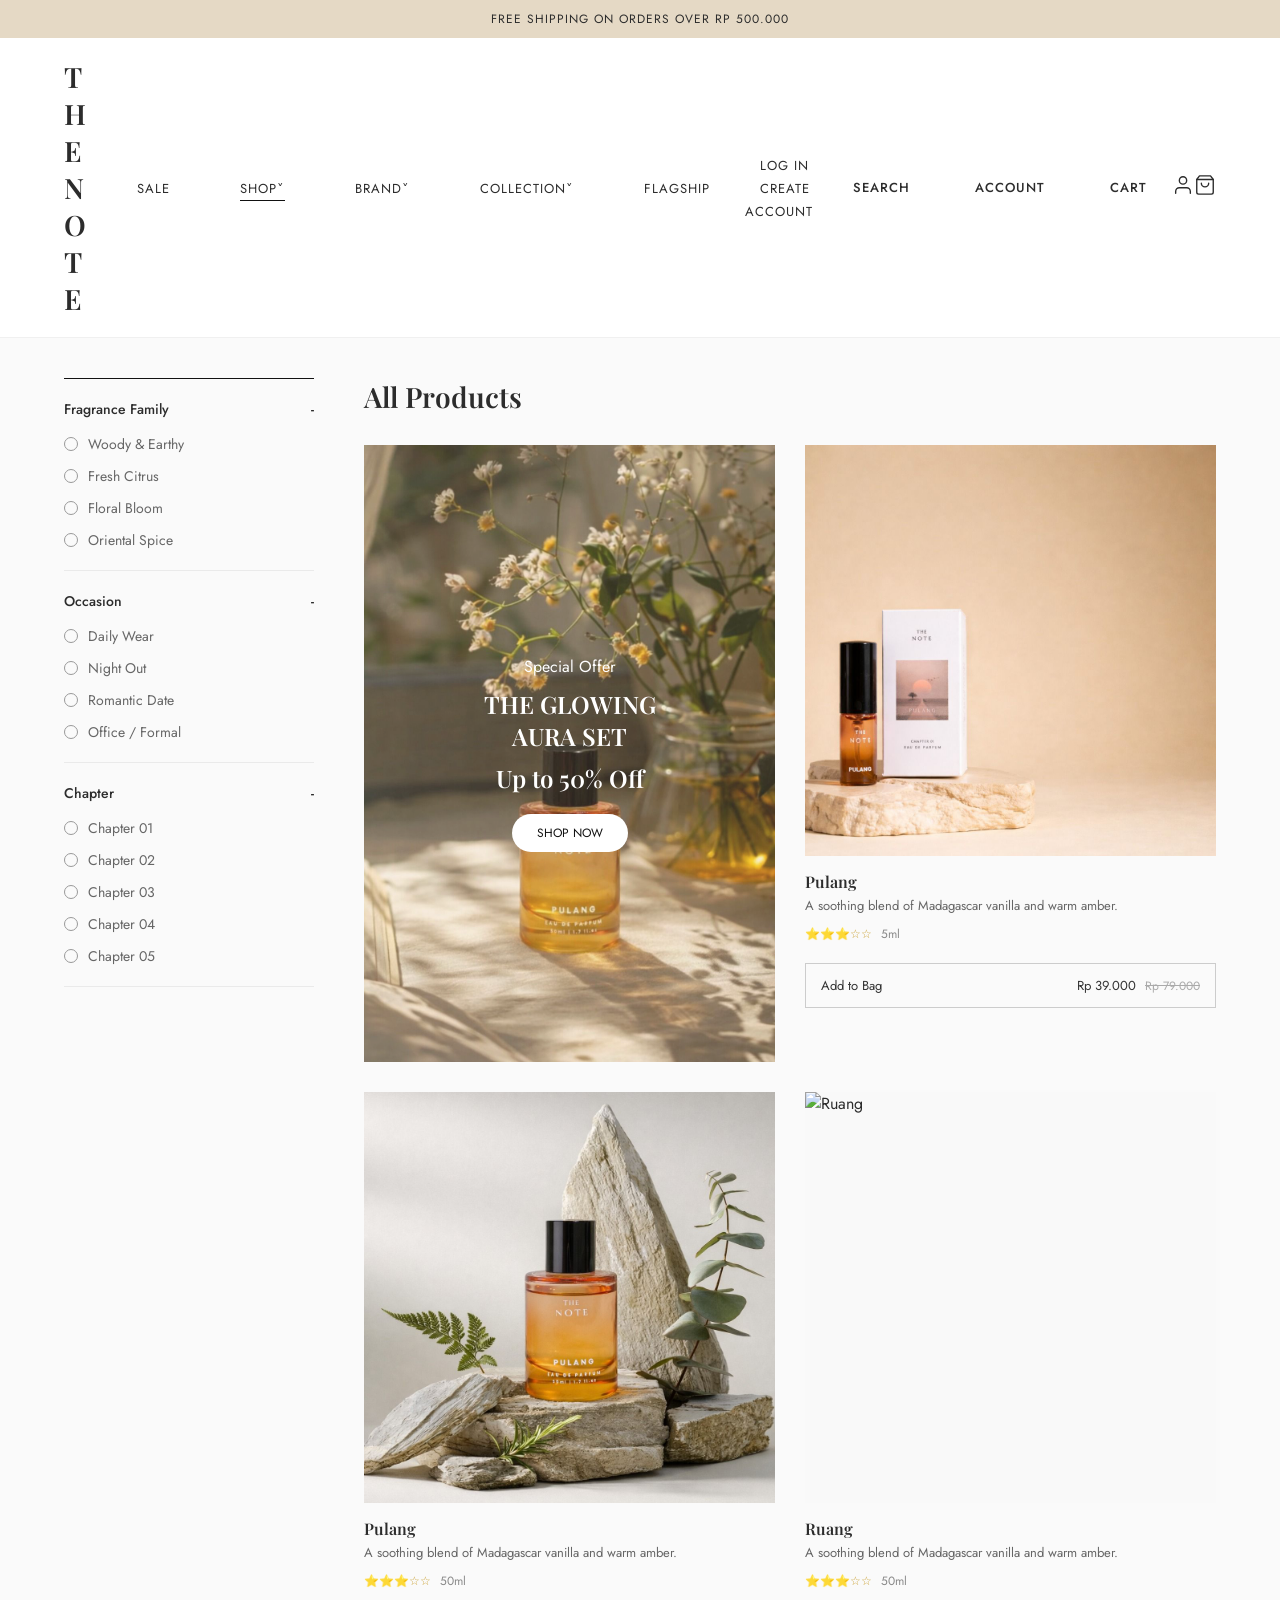
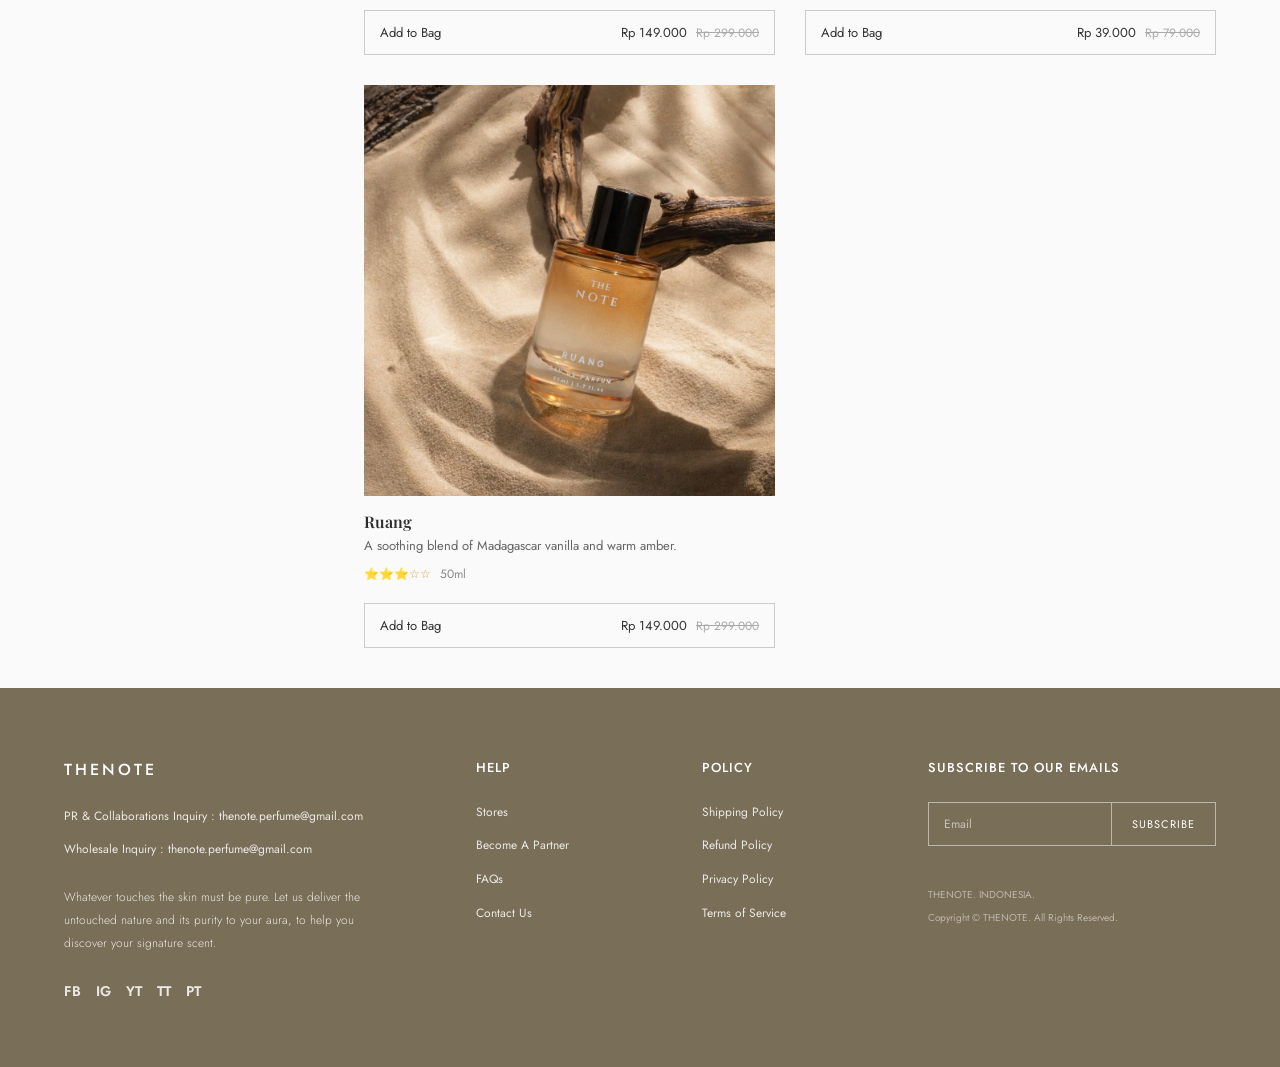
==== commit 243a7186: "Update all-products.html" ====
--- a/all-products.html
+++ b/all-products.html
@@ -80,9 +80,10 @@
             <li><a href="flagship.html">FLAGSHIP</a></li>
         </ul>
 
-       <div class="nav-icons">
-            <a href="#" id="search-btn">
-                <svg viewBox="0 0 24 24" width="22" height="22" stroke="currentColor" stroke-width="1.5" fill="none" stroke-linecap="round" stroke-linejoin="round"><circle cx="11" cy="11" r="8"></circle><line x1="21" y1="21" x2="16.65" y2="16.65"></line></svg>
+     <div class="nav-icons">
+            <a href="#" id="search-btn" class="nav-item">
+                <span class="nav-text">Search</span>
+                <svg class="nav-svg" viewBox="0 0 24 24" width="22" height="22" stroke="currentColor" stroke-width="1.5" fill="none" stroke-linecap="round" stroke-linejoin="round"><circle cx="11" cy="11" r="8"></circle><line x1="21" y1="21" x2="16.65" y2="16.65"></line></svg>
             </a>
             
             <div class="search-overlay" id="search-overlay">
@@ -92,6 +93,21 @@
                     <input type="text" id="search-input" placeholder=" ">
                     <button id="search-submit">CARI AROMA</button>
                 </div>
+            </div>
+            
+            <a href="#" class="nav-item account-btn">
+                <span class="nav-text">Account</span>
+                <svg class="nav-svg" viewBox="0 0 24 24" width="22" height="22" stroke="currentColor" stroke-width="1.5" fill="none" stroke-linecap="round" stroke-linejoin="round"><path d="M20 21v-2a4 4 0 0 0-4-4H8a4 4 0 0 0-4 4v2"></path><circle cx="12" cy="7" r="4"></circle></svg>
+            </a>
+            
+            <a href="#" class="nav-item cart-btn">
+                <span class="nav-text">Cart</span>
+                <div class="cart-icon-wrapper">
+                    <svg class="nav-svg" viewBox="0 0 24 24" width="22" height="22" stroke="currentColor" stroke-width="1.5" fill="none" stroke-linecap="round" stroke-linejoin="round"><path d="M6 2L3 6v14a2 2 0 0 0 2 2h14a2 2 0 0 0 2-2V6l-3-4z"></path><line x1="3" y1="6" x2="21" y2="6"></line><path d="M16 10a4 4 0 0 1-8 0"></path></svg>
+                    <span class="cart-badge">0</span>
+                </div>
+            </a>
+        </div>
             </div>
             
             <a href="#" class="account-btn">
--- a/style.css
+++ b/style.css
@@ -2078,3 +2078,112 @@
     .vibe-card { width: 100%; max-width: 280px; }
     .test-content { margin-top: 100px; margin-bottom: 40px; }
 }
+/* =======================================================
+   STYLING ICON NAVBAR & LAYOUT HEADER
+   ======================================================= */
+
+/* Memaksa Navbar tetap dalam 1 baris */
+.navbar {
+    display: flex;
+    justify-content: space-between;
+    align-items: center;
+    flex-wrap: nowrap !important; 
+}
+
+.logo {
+    display: flex;
+    justify-content: center;
+}
+
+.nav-icons {
+    display: flex;
+    justify-content: flex-end;
+    align-items: center;
+    gap: 15px;
+}
+
+/* Transisi Halus Saat Icon Di-hover */
+.nav-icons svg {
+    transition: stroke 0.3s ease;
+}
+.nav-icons svg:hover {
+    stroke: #888;
+}
+
+/* Mempercantik Badge Angka di Keranjang */
+.cart-badge {
+    position: absolute;
+    top: -5px;
+    right: -8px;
+    background-color: #111;
+    color: #fff;
+    font-size: 10px;
+    font-family: 'Jost', sans-serif;
+    border-radius: 50%;
+    width: 16px;
+    height: 16px;
+    display: flex;
+    align-items: center;
+    justify-content: center;
+}
+
+/* Khusus Tampilan Layar HP (Mobile) */
+@media screen and (max-width: 900px) {
+    .hamburger { flex: 1; }
+    .logo { flex: 2; }
+    .nav-icons { flex: 1; gap: 12px; }
+    
+    /* Sembunyikan ikon Account di Mobile karena sudah ada di dalam Hamburger Menu */
+    .account-btn { display: none !important; }
+}
+/* =======================================================
+   TOGGLE TEXT VS ICON (DESKTOP VS MOBILE)
+   ======================================================= */
+
+/* DEFAULT: TAMPILAN DESKTOP (HANYA TEKS) */
+.nav-svg { display: none; } /* Sembunyikan icon */
+.cart-icon-wrapper { display: none; }
+.cart-badge { display: none; } /* Sembunyikan badge angka */
+
+.nav-item {
+    display: inline-flex;
+    align-items: center;
+}
+
+/* MOBILE: TAMPILAN HP (HANYA ICON) */
+@media screen and (max-width: 900px) {
+    .nav-text { display: none; } /* Sembunyikan teks */
+    .nav-svg { display: block; } /* Munculkan icon */
+    .cart-icon-wrapper { display: inline-block; position: relative; }
+    
+    .navbar {
+        display: flex;
+        justify-content: space-between;
+        align-items: center;
+        flex-wrap: nowrap !important;
+    }
+    
+    .hamburger { flex: 1; }
+    .logo { flex: 2; display: flex; justify-content: center; }
+    .nav-icons { flex: 1; display: flex; justify-content: flex-end; gap: 15px; }
+    
+    /* Sembunyikan icon Account karena di HP menu log in sudah ada di dalam sidebar hamburger */
+    .account-btn { display: none !important; }
+
+    /* Merapikan badge merah keranjang di atas icon tas */
+    .cart-badge {
+        display: flex;
+        position: absolute;
+        top: -6px;
+        right: -8px;
+        background-color: #111;
+        color: #fff;
+        font-size: 10px;
+        font-family: 'Jost', sans-serif;
+        border-radius: 50%;
+        width: 16px;
+        height: 16px;
+        align-items: center;
+        justify-content: center;
+    }
+}
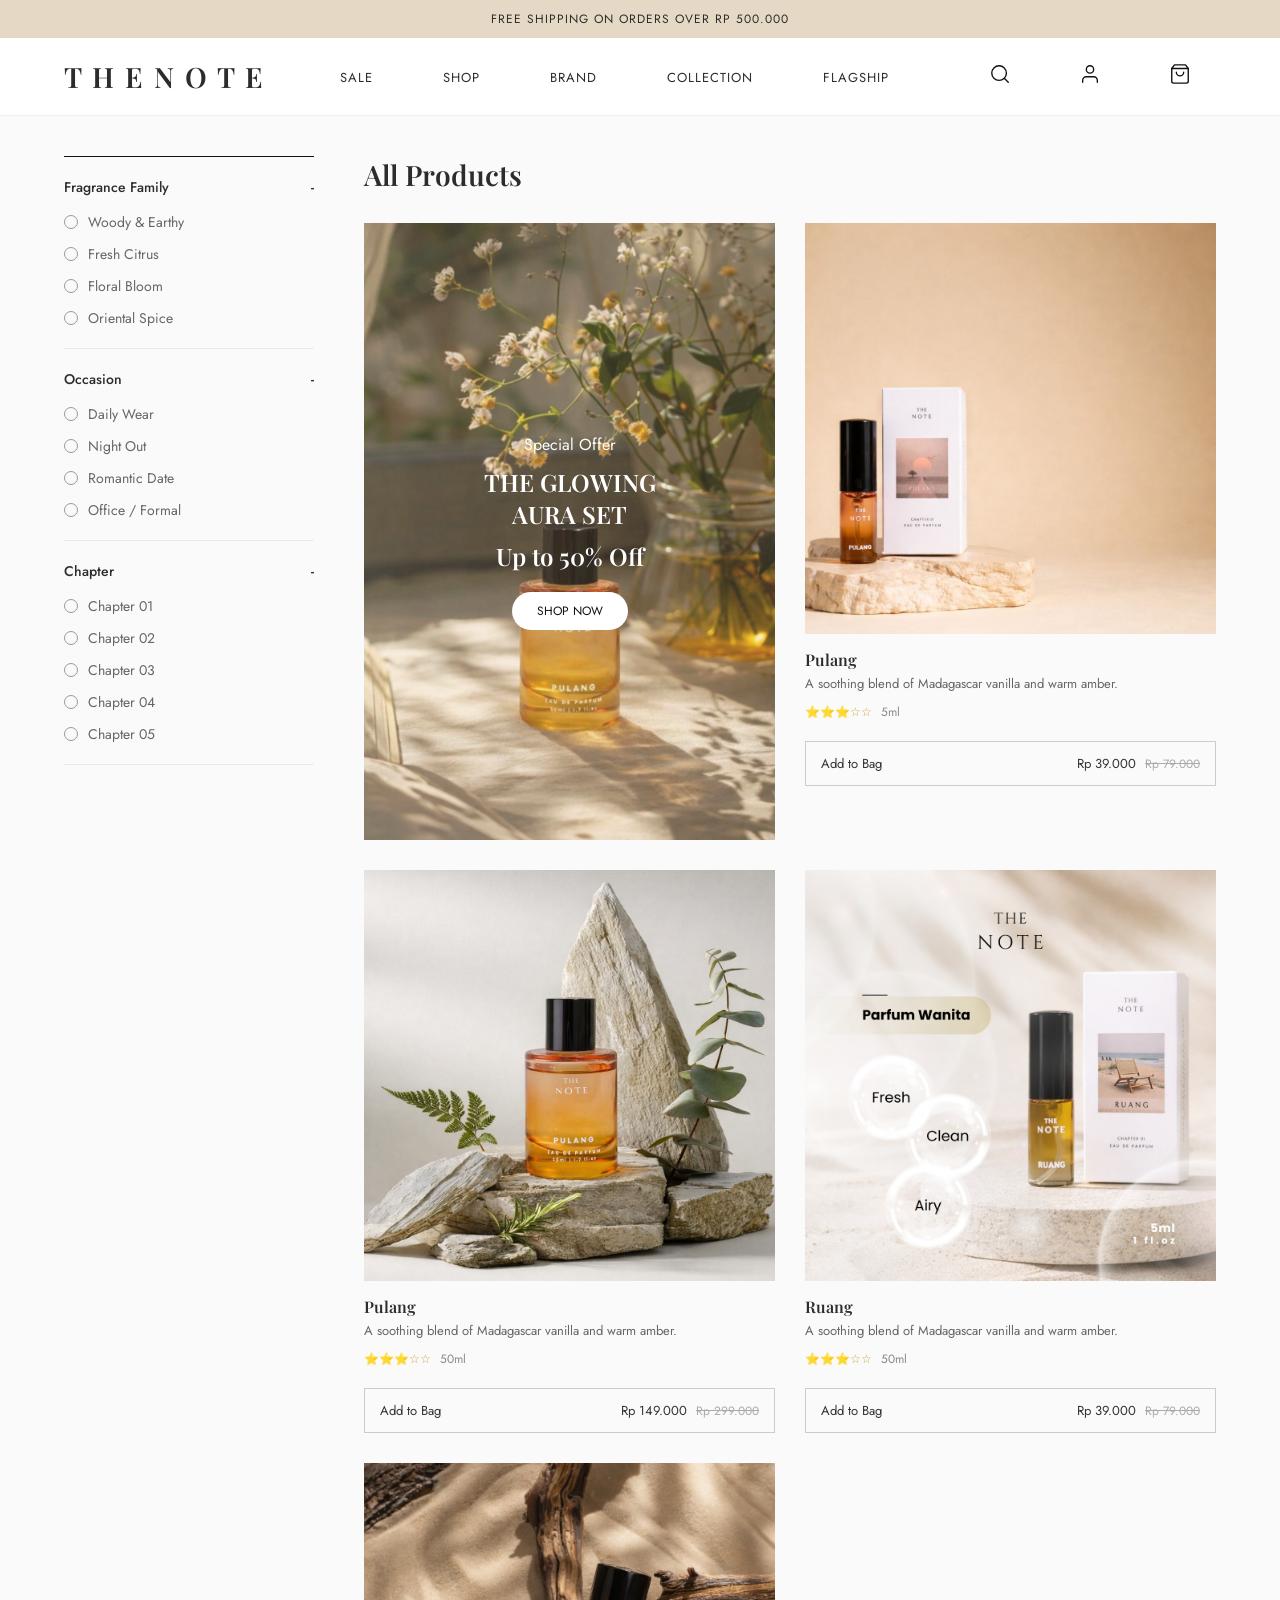
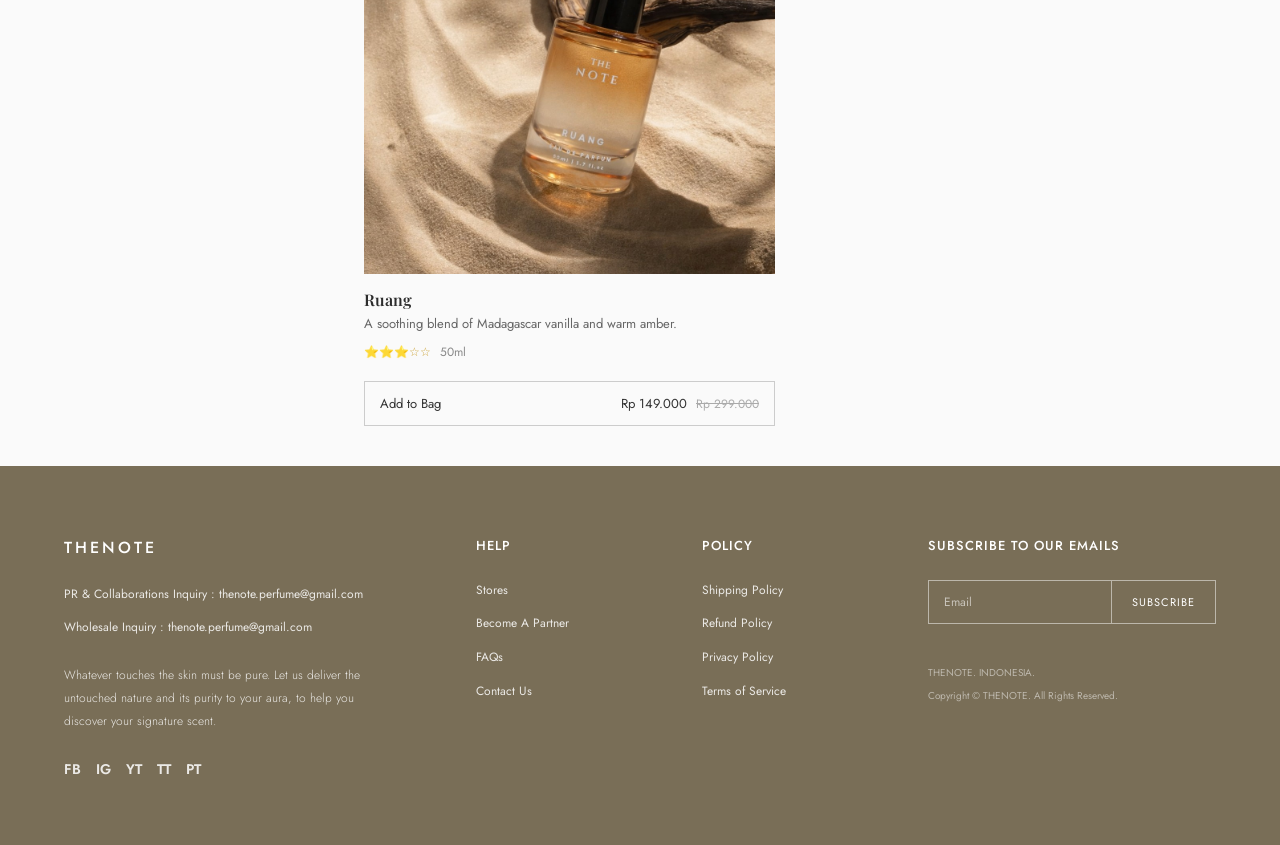
==== commit b472cf53: "Update all-products.html" ====
--- a/all-products.html
+++ b/all-products.html
@@ -10,7 +10,7 @@
 <body>
     <div class="top-banner">Free Shipping on Orders Over Rp 500.000</div>
 
-    <nav class="navbar">
+   <nav class="navbar">
         <div class="logo">
             <a href="index.html">
                 <h1>T H E N O T E</h1>
@@ -21,11 +21,9 @@
             <li><a href="sale.html">SALE</a></li>
             
             <li class="has-mega-menu">
-                <a href="#" class="active-link" id="shop-menu-btn">SHOP</a>
-                
+                <a href="#" id="shop-menu-btn">SHOP</a>
                 <div class="mega-menu">
                     <div class="mega-menu-inner">
-                        
                         <div class="menu-column">
                             <h4>Featured</h4>
                             <a href="all-products.html">All</a>
@@ -33,7 +31,6 @@
                             <a href="#">Save with sets</a>
                             <a href="#">Mini & Travel Sizes</a>
                         </div>
-
                         <div class="menu-column">
                             <h4>Chapter</h4>
                             <a href="chapter1.html">Chapter 01</a>
@@ -42,27 +39,11 @@
                             <a href="chapter4.html">Chapter 04</a>
                             <a href="chapter5.html">Chapter 05</a>
                         </div>
-
-                        <div class="menu-column">
-                            <h4>Fragrance Family</h4>
-                            <a href="#">Woody & Earthy</a>
-                            <a href="#">Fresh Citrus</a>
-                            <a href="#">Floral Bloom</a>
-                            <a href="#">Oriental Spice</a>
-                            <a href="#">Oceanic Breeze</a>
-                        </div>
-
-                        <div class="menu-image">
-                            <img src="images\parfum11.jpeg" alt="Midnight Bloom Perfume">
-                            <p>Midnight Bloom Chapter 01</p>
-                        </div>
-
                     </div>
                 </div>
             </li>
             
-           
-            <li class="has-mega-menu">
+           <li class="has-mega-menu">
                 <a href="brand.html" id="brand-menu-btn">BRAND</a>
                 <div class="mega-menu">
                     <div class="mega-menu-inner" style="justify-content: flex-start; max-width: 1000px; padding: 30px 5%;">
@@ -73,17 +54,17 @@
                     </div>
                 </div>
             </li>
+
             <li class="has-mega-menu">
                 <a href="collection.html" id="collection-menu-btn">COLLECTION</a>
             </li>
-            
+
             <li><a href="flagship.html">FLAGSHIP</a></li>
         </ul>
 
-     <div class="nav-icons">
-            <a href="#" id="search-btn" class="nav-item">
-                <span class="nav-text">Search</span>
-                <svg class="nav-svg" viewBox="0 0 24 24" width="22" height="22" stroke="currentColor" stroke-width="1.5" fill="none" stroke-linecap="round" stroke-linejoin="round"><circle cx="11" cy="11" r="8"></circle><line x1="21" y1="21" x2="16.65" y2="16.65"></line></svg>
+        <div class="nav-icons">
+            <a href="#" id="search-btn">
+                <svg viewBox="0 0 24 24" width="22" height="22" stroke="currentColor" stroke-width="1.5" fill="none" stroke-linecap="round" stroke-linejoin="round"><circle cx="11" cy="11" r="8"></circle><line x1="21" y1="21" x2="16.65" y2="16.65"></line></svg>
             </a>
             
             <div class="search-overlay" id="search-overlay">
@@ -93,21 +74,6 @@
                     <input type="text" id="search-input" placeholder=" ">
                     <button id="search-submit">CARI AROMA</button>
                 </div>
-            </div>
-            
-            <a href="#" class="nav-item account-btn">
-                <span class="nav-text">Account</span>
-                <svg class="nav-svg" viewBox="0 0 24 24" width="22" height="22" stroke="currentColor" stroke-width="1.5" fill="none" stroke-linecap="round" stroke-linejoin="round"><path d="M20 21v-2a4 4 0 0 0-4-4H8a4 4 0 0 0-4 4v2"></path><circle cx="12" cy="7" r="4"></circle></svg>
-            </a>
-            
-            <a href="#" class="nav-item cart-btn">
-                <span class="nav-text">Cart</span>
-                <div class="cart-icon-wrapper">
-                    <svg class="nav-svg" viewBox="0 0 24 24" width="22" height="22" stroke="currentColor" stroke-width="1.5" fill="none" stroke-linecap="round" stroke-linejoin="round"><path d="M6 2L3 6v14a2 2 0 0 0 2 2h14a2 2 0 0 0 2-2V6l-3-4z"></path><line x1="3" y1="6" x2="21" y2="6"></line><path d="M16 10a4 4 0 0 1-8 0"></path></svg>
-                    <span class="cart-badge">0</span>
-                </div>
-            </a>
-        </div>
             </div>
             
             <a href="#" class="account-btn">
--- a/style.css
+++ b/style.css
@@ -2129,9 +2129,18 @@
 
 /* Khusus Tampilan Layar HP (Mobile) */
 @media screen and (max-width: 900px) {
-    .hamburger { flex: 1; }
-    .logo { flex: 2; }
-    .nav-icons { flex: 1; gap: 12px; }
+    .hamburger { 
+        flex: 0 0 24px !important; /* Mengunci lebar hamburger pas di 24px, tidak boleh melar */
+    }
+    .logo { 
+        flex: 1; 
+        display: flex;
+        justify-content: center;
+    }
+    .nav-icons { 
+        flex: 0 0 auto !important; /* Menyesuaikan dengan lebar icon saja */
+        gap: 12px; 
+    }
     
     /* Sembunyikan ikon Account di Mobile karena sudah ada di dalam Hamburger Menu */
     .account-btn { display: none !important; }
@@ -2187,3 +2196,77 @@
         justify-content: center;
     }
 }
+/* =======================================================
+   PERBAIKAN DESKTOP (MENYEMBUNYIKAN ELEMEN MOBILE)
+   ======================================================= */
+/* 1. Cegah tulisan T H E N O T E patah ke bawah */
+.logo h1 {
+    white-space: nowrap !important;
+}
+
+/* 2. Sembunyikan elemen mobile yang disuntikkan JS di desktop */
+.mobile-account {
+    display: none;
+}
+.chevron-icon {
+    display: none;
+}
+
+/* 3. Rapikan jarak Ikon di Desktop */
+.nav-icons {
+    display: flex;
+    align-items: center;
+    gap: 18px;
+}
+.nav-icons svg {
+    color: #111; /* Warna ikon hitam */
+}
+
+
+/* =======================================================
+   PERBAIKAN MOBILE (MAX 900px)
+   ======================================================= */
+@media screen and (max-width: 900px) {
+    /* Munculkan kembali elemen khusus mobile */
+    .mobile-account {
+        display: block;
+    }
+    
+    .chevron-icon {
+        display: inline-block;
+        float: right; /* Buat panah rata kanan di dalam menu mobile */
+        font-size: 14px;
+        color: #888;
+    }
+
+    /* Pastikan link menu mobile membentang penuh agar panahnya bisa di kanan */
+    .nav-links > li > a {
+        display: block !important;
+        width: 100%;
+    }
+
+    /* Setelan Navbar Mobile seperti SKIN1004 */
+    .navbar {
+        display: flex;
+        justify-content: space-between;
+        align-items: center;
+        padding: 15px 5%;
+    }
+    
+    .hamburger { 
+        flex: 0 0 24px !important; 
+    }
+    
+    .logo { 
+        flex: 1; 
+        display: flex;
+        justify-content: center;
+    }
+    
+    .nav-icons { 
+        flex: 0 0 auto !important; 
+        gap: 15px; 
+    }
+    
+    .account-btn { display: none !important; } /* Sembunyikan icon user di header mobile */
+}
